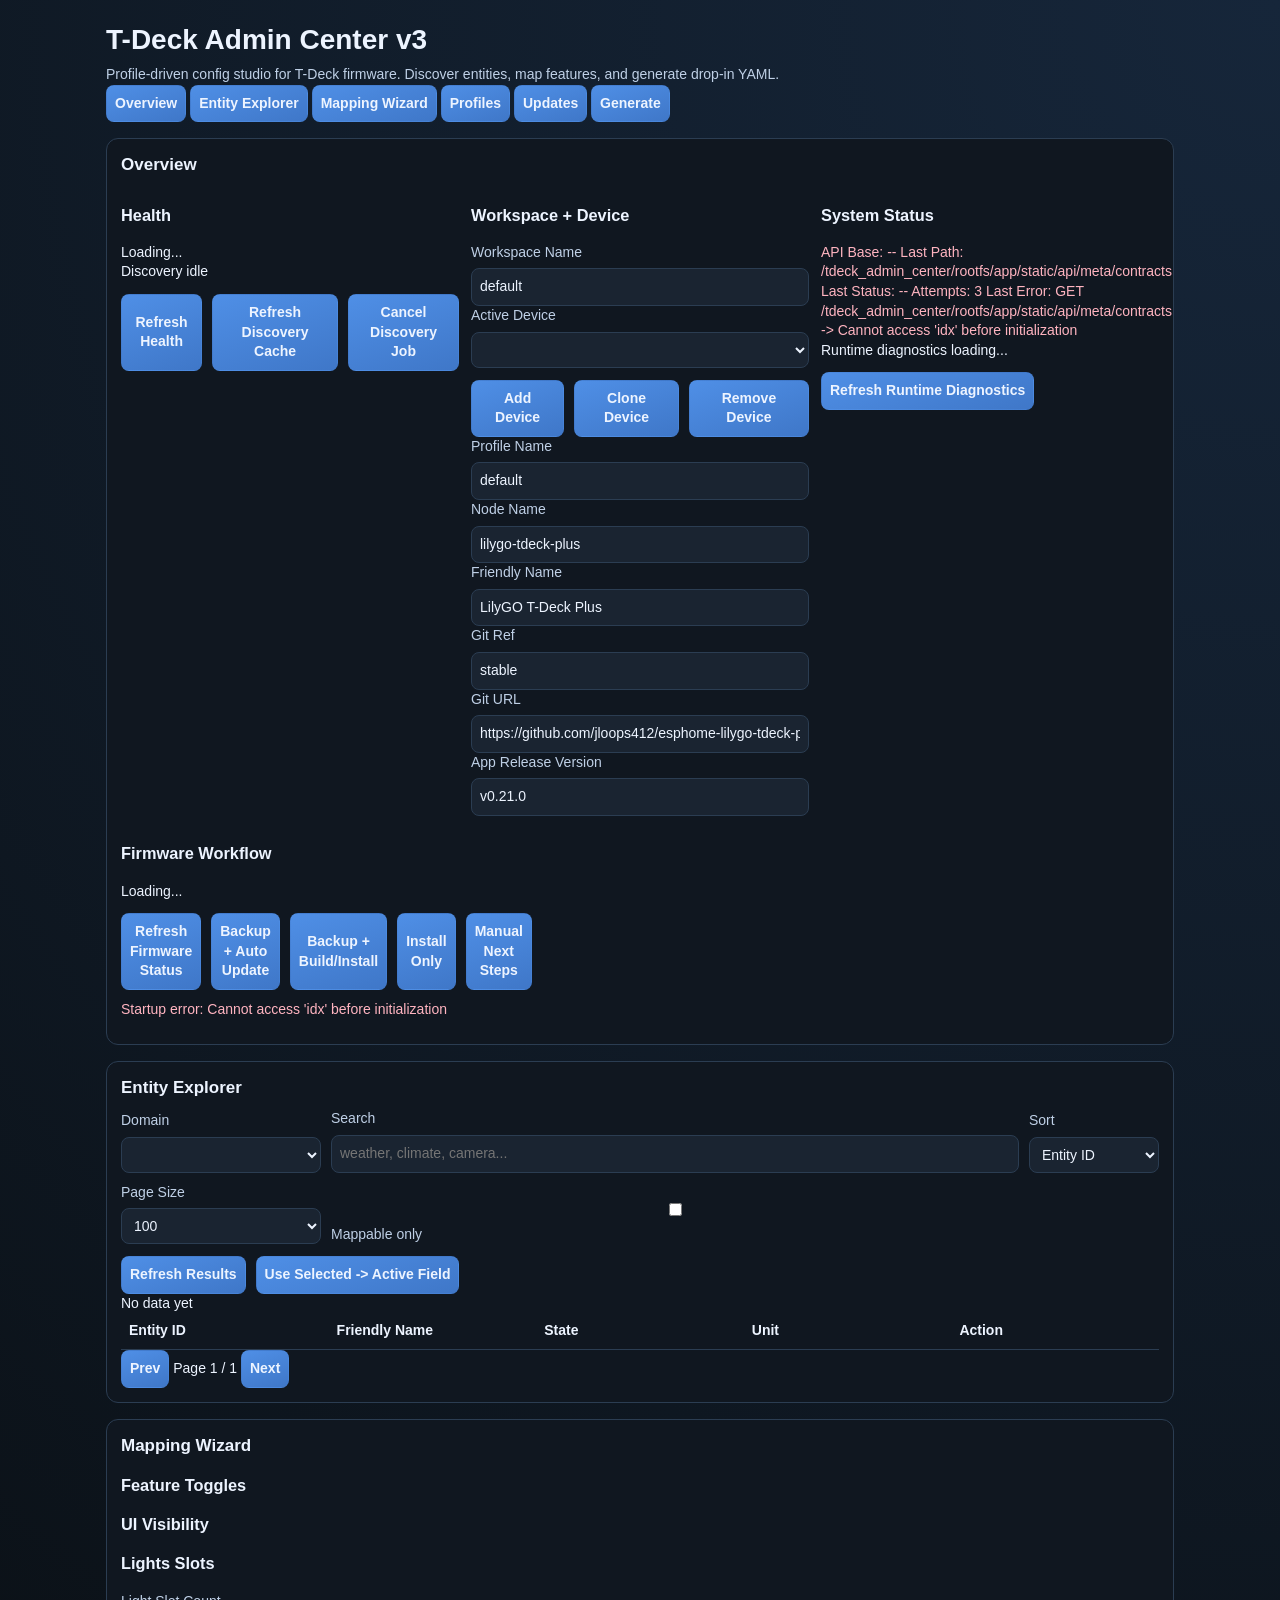
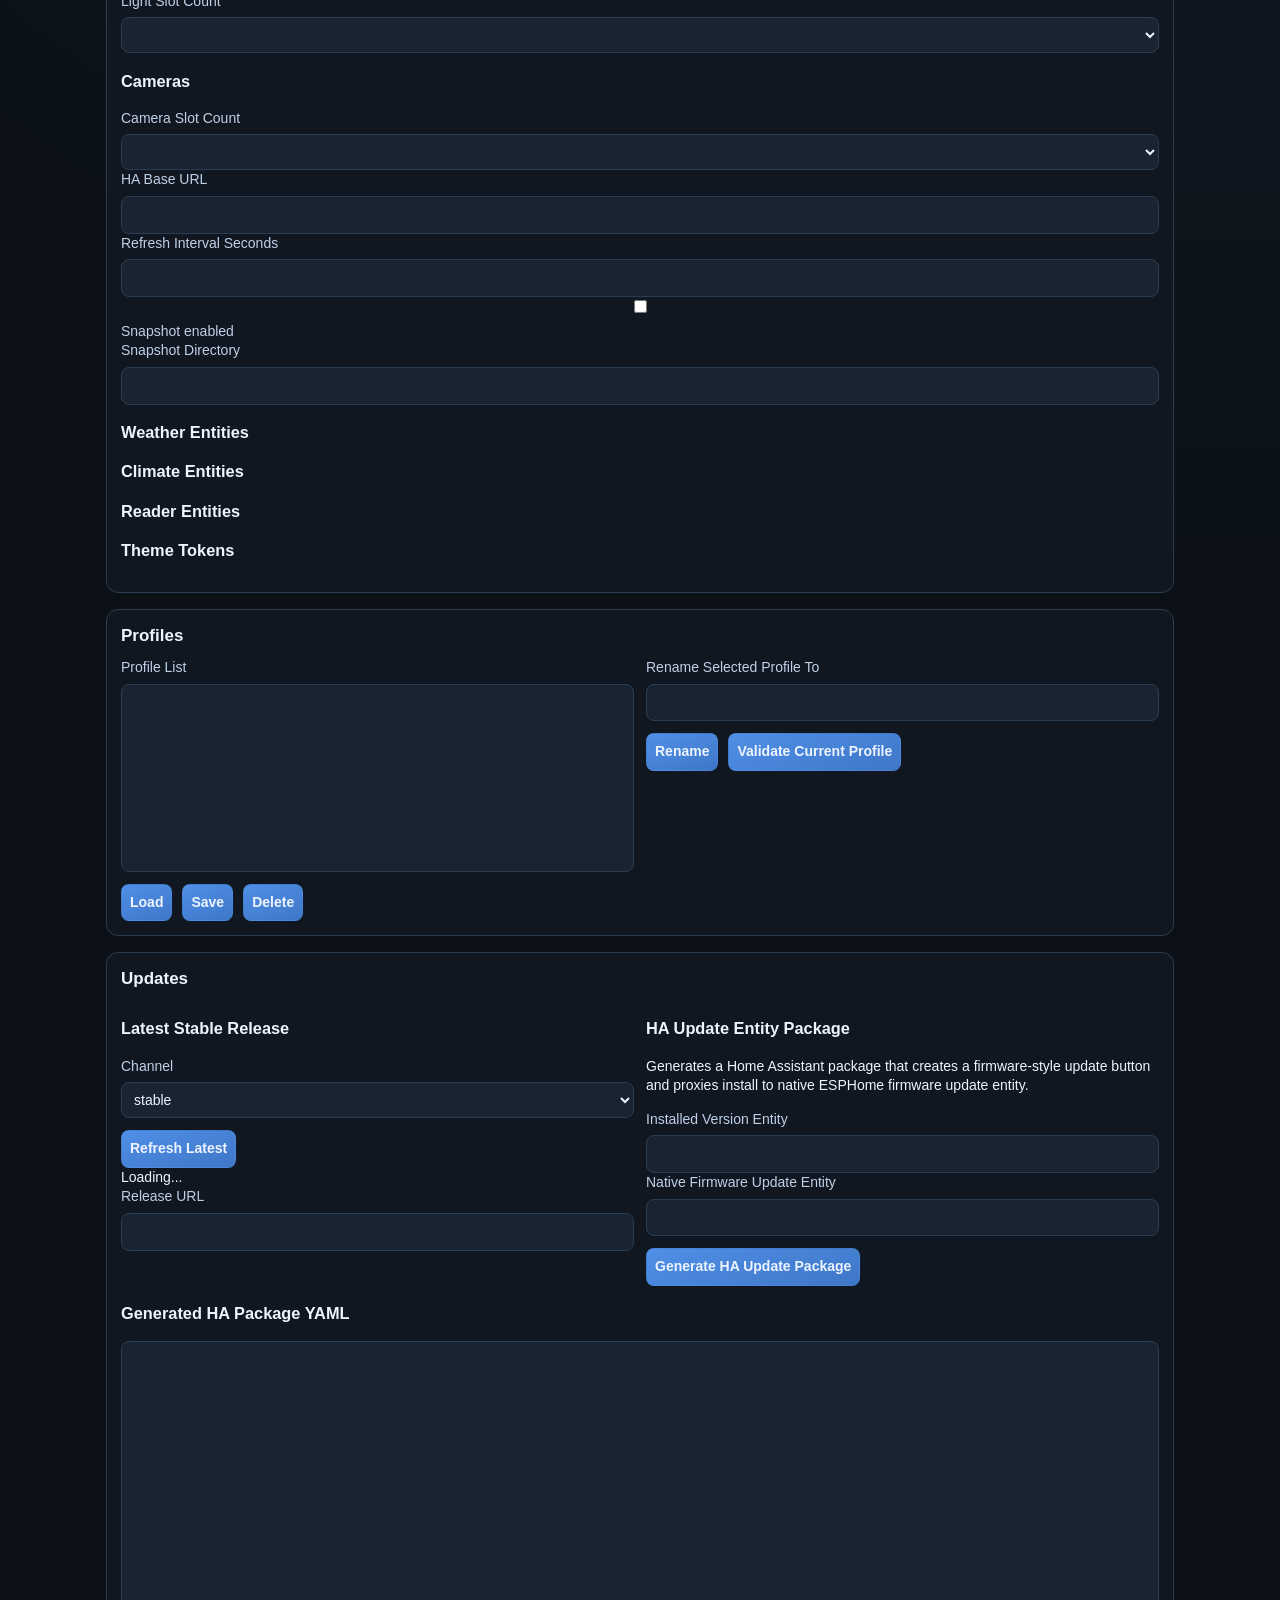
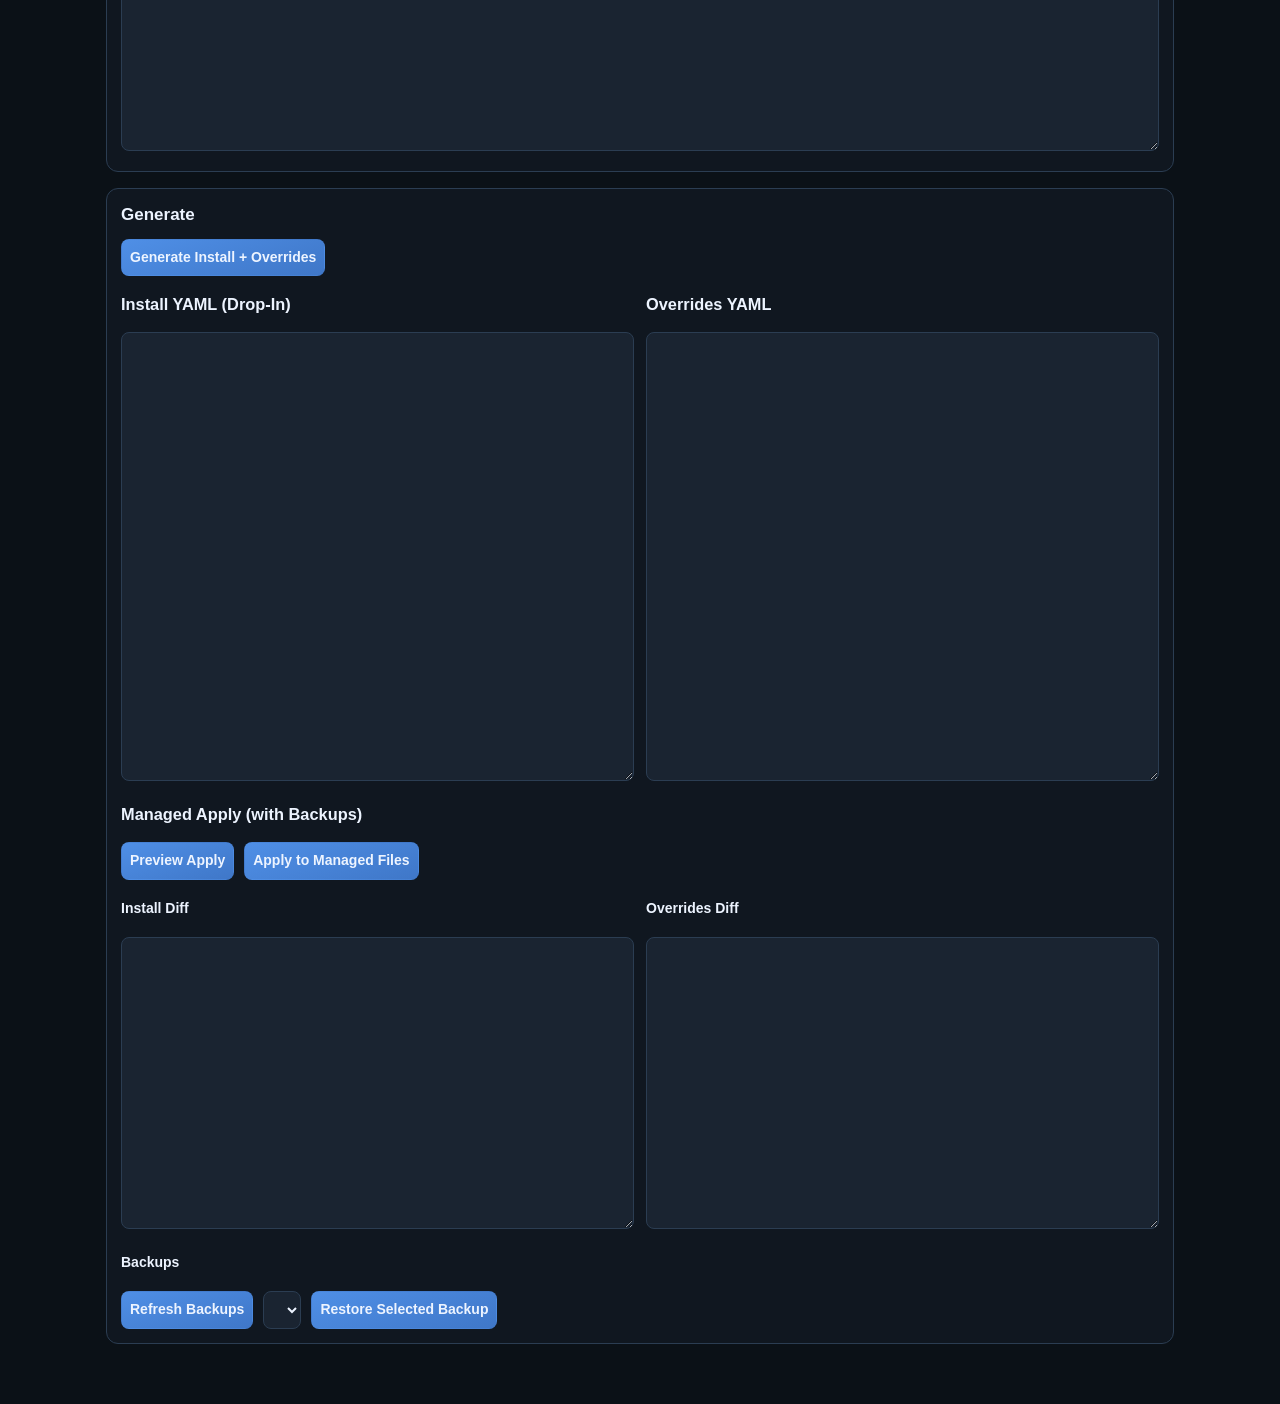
==== tdeck_admin_center/rootfs/app/static/index.html @ 1785436a "Admin Center 0.21.0: ingress 404 fix and robust firmware workflow" ====
<!doctype html>
<html lang="en">
<head>
  <meta charset="utf-8" />
  <meta name="viewport" content="width=device-width, initial-scale=1" />
  <title>T-Deck Admin Center</title>
  <link rel="stylesheet" href="./styles.css" />
</head>
<body>
  <main class="app">
    <header class="hero">
      <h1>T-Deck Admin Center v3</h1>
      <p>Profile-driven config studio for T-Deck firmware. Discover entities, map features, and generate drop-in YAML.</p>
    </header>

    <nav class="tabs">
      <button class="tab-btn active" data-tab="overview">Overview</button>
      <button class="tab-btn" data-tab="explorer">Entity Explorer</button>
      <button class="tab-btn" data-tab="mapping">Mapping Wizard</button>
      <button class="tab-btn" data-tab="profiles">Profiles</button>
      <button class="tab-btn" data-tab="updates">Updates</button>
      <button class="tab-btn" data-tab="generate">Generate</button>
    </nav>

    <section class="panel tab-panel active" id="tab-overview">
      <h2>Overview</h2>
      <div class="grid2">
        <div class="card">
          <h3>Health</h3>
          <div id="health_summary" class="mono">Loading...</div>
          <div id="discovery_status" class="mono compact">Discovery idle</div>
          <div class="actions">
            <button id="refresh_health_btn" class="btn-soft">Refresh Health</button>
            <button id="refresh_cache_btn" class="btn-soft">Refresh Discovery Cache</button>
            <button id="discovery_cancel_btn" class="btn-warn">Cancel Discovery Job</button>
          </div>
        </div>
        <div class="card">
          <h3>Workspace + Device</h3>
          <label>Workspace Name <input id="workspace_name" value="default" /></label>
          <label>Active Device
            <select id="device_select"></select>
          </label>
          <div class="actions">
            <button id="device_add_btn" class="btn-soft">Add Device</button>
            <button id="device_clone_btn" class="btn-soft">Clone Device</button>
            <button id="device_remove_btn" class="btn-warn">Remove Device</button>
          </div>
          <label>Profile Name <input id="profile_name" value="default" /></label>
          <label>Node Name <input id="device_name" value="lilygo-tdeck-plus" /></label>
          <label>Friendly Name <input id="device_friendly_name" value="LilyGO T-Deck Plus" /></label>
          <label>Git Ref <input id="git_ref" value="stable" /></label>
          <label>Git URL <input id="git_url" value="https://github.com/jloops412/esphome-lilygo-tdeck-plus.git" /></label>
          <label>App Release Version <input id="app_release_version" value="v0.21.0" /></label>
        </div>
        <div class="card">
          <h3>System Status</h3>
          <div id="transport_status" class="mono compact">API transport loading...</div>
          <div id="runtime_diag" class="mono compact">Runtime diagnostics loading...</div>
          <div class="actions">
            <button id="refresh_runtime_btn" class="btn-soft">Refresh Runtime Diagnostics</button>
          </div>
        </div>
        <div class="card">
          <h3>Firmware Workflow</h3>
          <div id="firmware_status_summary" class="mono compact">Loading...</div>
          <div id="firmware_pending_banner" class="meta-line"></div>
          <div class="actions">
            <button id="fw_status_refresh_btn" class="btn-soft">Refresh Firmware Status</button>
            <button id="fw_workflow_auto_btn">Backup + Auto Update</button>
            <button id="fw_workflow_build_btn" class="btn-soft">Backup + Build/Install</button>
            <button id="fw_workflow_install_btn" class="btn-soft">Install Only</button>
            <button id="fw_manual_steps_btn" class="btn-soft">Manual Next Steps</button>
          </div>
          <div id="firmware_update_result" class="mono compact"></div>
        </div>
      </div>
      <div id="status_line" class="status">Initializing...</div>
    </section>

    <section class="panel tab-panel" id="tab-explorer">
      <h2>Entity Explorer</h2>
      <div class="toolbar">
        <label>Domain
          <select id="domain_filter"></select>
        </label>
        <label>Search
          <input id="search_filter" placeholder="weather, climate, camera..." />
        </label>
        <label>Sort
          <select id="sort_filter">
            <option value="entity_id">Entity ID</option>
            <option value="friendly_name">Friendly Name</option>
            <option value="domain">Domain</option>
            <option value="state">State</option>
          </select>
        </label>
        <label>Page Size
          <select id="page_size_filter">
            <option>50</option>
            <option selected>100</option>
            <option>200</option>
            <option>500</option>
          </select>
        </label>
        <label class="checkbox-row">
          <input type="checkbox" id="only_mappable_filter" />
          Mappable only
        </label>
      </div>
      <div class="actions">
        <button id="explorer_refresh_btn">Refresh Results</button>
        <button id="explorer_use_selected_btn" class="btn-soft">Use Selected -> Active Field</button>
      </div>
      <div id="explorer_meta" class="meta-line">No data yet</div>
      <table>
        <thead>
          <tr>
            <th class="w-35">Entity ID</th>
            <th class="w-25">Friendly Name</th>
            <th class="w-15">State</th>
            <th class="w-10">Unit</th>
            <th class="w-15">Action</th>
          </tr>
        </thead>
        <tbody id="entities_body"></tbody>
      </table>
      <div class="pager">
        <button id="page_prev_btn" class="btn-soft">Prev</button>
        <span id="page_label">Page 1 / 1</span>
        <button id="page_next_btn" class="btn-soft">Next</button>
      </div>
    </section>

    <section class="panel tab-panel" id="tab-mapping">
      <h2>Mapping Wizard</h2>
      <div class="wizard-grid">
        <div class="card">
          <h3>Feature Toggles</h3>
          <div id="feature_toggles" class="check-grid"></div>
        </div>
        <div class="card">
          <h3>UI Visibility</h3>
          <div id="ui_toggles" class="check-grid"></div>
        </div>
      </div>

      <div class="card">
        <h3>Lights Slots</h3>
        <label>Light Slot Count
          <select id="light_slot_count"></select>
        </label>
        <div id="light_slots_container" class="slot-grid"></div>
      </div>

      <div class="card">
        <h3>Cameras</h3>
        <label>Camera Slot Count
          <select id="camera_slot_count"></select>
        </label>
        <label>HA Base URL <input id="ha_base_url" /></label>
        <label>Refresh Interval Seconds <input id="camera_refresh_interval_s" /></label>
        <label class="checkbox-row"><input type="checkbox" id="camera_snapshot_enable" /> Snapshot enabled</label>
        <label>Snapshot Directory <input id="camera_snapshot_dir" /></label>
        <div id="camera_slots_container" class="slot-grid"></div>
      </div>

      <div class="wizard-grid">
        <div class="card">
          <h3>Weather Entities</h3>
          <div id="weather_fields" class="field-grid"></div>
        </div>
        <div class="card">
          <h3>Climate Entities</h3>
          <div id="climate_fields" class="field-grid"></div>
        </div>
      </div>

      <div class="wizard-grid">
        <div class="card">
          <h3>Reader Entities</h3>
          <div id="reader_fields" class="field-grid"></div>
        </div>
        <div class="card">
          <h3>Theme Tokens</h3>
          <div id="theme_fields" class="field-grid"></div>
        </div>
      </div>
    </section>

    <section class="panel tab-panel" id="tab-profiles">
      <h2>Profiles</h2>
      <div class="grid2">
        <div class="card">
          <label>Profile List
            <select id="profile_list" size="10"></select>
          </label>
          <div class="actions">
            <button id="profile_load_btn">Load</button>
            <button id="profile_save_btn">Save</button>
            <button id="profile_delete_btn" class="btn-warn">Delete</button>
          </div>
        </div>
        <div class="card">
          <label>Rename Selected Profile To
            <input id="profile_rename_to" />
          </label>
          <div class="actions">
            <button id="profile_rename_btn" class="btn-soft">Rename</button>
            <button id="profile_validate_btn" class="btn-soft">Validate Current Profile</button>
          </div>
          <div id="validation_out" class="mono compact"></div>
        </div>
      </div>
    </section>

    <section class="panel tab-panel" id="tab-updates">
      <h2>Updates</h2>
      <div class="grid2">
        <div class="card">
          <h3>Latest Stable Release</h3>
          <label>Channel
            <select id="update_channel">
              <option value="stable" selected>stable</option>
            </select>
          </label>
          <div class="actions">
            <button id="update_refresh_btn" class="btn-soft">Refresh Latest</button>
          </div>
          <div id="update_latest_summary" class="mono compact">Loading...</div>
          <label>Release URL <input id="update_release_url" readonly /></label>
        </div>
        <div class="card">
          <h3>HA Update Entity Package</h3>
          <p class="meta-line">Generates a Home Assistant package that creates a firmware-style update button and proxies install to native ESPHome firmware update entity.</p>
          <label>Installed Version Entity <input id="ha_installed_version_entity" /></label>
          <label>Native Firmware Update Entity <input id="ha_native_firmware_entity" /></label>
          <div class="actions">
            <button id="update_generate_package_btn">Generate HA Update Package</button>
          </div>
        </div>
      </div>
      <h3>Generated HA Package YAML</h3>
      <textarea id="ha_update_package_out" rows="20" spellcheck="false"></textarea>
    </section>

    <section class="panel tab-panel" id="tab-generate">
      <h2>Generate</h2>
      <div class="actions">
        <button id="generate_btn">Generate Install + Overrides</button>
      </div>
      <div class="grid2">
        <div>
          <h3>Install YAML (Drop-In)</h3>
          <textarea id="install_out" rows="22" spellcheck="false"></textarea>
        </div>
        <div>
          <h3>Overrides YAML</h3>
          <textarea id="overrides_out" rows="22" spellcheck="false"></textarea>
        </div>
      </div>

      <h3>Managed Apply (with Backups)</h3>
      <div class="actions">
        <button id="apply_preview_btn" class="btn-soft">Preview Apply</button>
        <button id="apply_commit_btn">Apply to Managed Files</button>
      </div>
      <div class="grid2">
        <div>
          <h4>Install Diff</h4>
          <textarea id="apply_preview_install_diff" rows="14" spellcheck="false"></textarea>
        </div>
        <div>
          <h4>Overrides Diff</h4>
          <textarea id="apply_preview_overrides_diff" rows="14" spellcheck="false"></textarea>
        </div>
      </div>
      <div class="card">
        <h4>Backups</h4>
        <div class="actions">
          <button id="backups_refresh_btn" class="btn-soft">Refresh Backups</button>
          <select id="backup_select"></select>
          <button id="backup_restore_btn" class="btn-soft">Restore Selected Backup</button>
        </div>
        <div id="backups_meta" class="mono compact"></div>
      </div>
    </section>
  </main>

  <script src="./app.js"></script>
</body>
</html>
---- tdeck_admin_center/rootfs/app/static/styles.css ----
:root {
  --bg: #0b1117;
  --surface: #121a23;
  --surface-alt: #1a2431;
  --text: #edf4ff;
  --text-dim: #bfd0e6;
  --accent: #4f8fe6;
  --ok: #2f9f77;
  --warn: #d88d38;
  --border: #2b3d52;
}

* {
  box-sizing: border-box;
}

body {
  margin: 0;
  background: radial-gradient(circle at top right, #16263a 0%, var(--bg) 45%);
  color: var(--text);
  font: 14px/1.4 "Segoe UI", Tahoma, sans-serif;
}

.app {
  max-width: 1100px;
  margin: 0 auto;
  padding: 20px 16px 60px;
}

.hero h1 {
  margin: 0 0 6px;
  font-size: 28px;
}

.hero p {
  margin: 0;
  color: var(--text-dim);
}

.panel {
  margin-top: 16px;
  background: color-mix(in srgb, var(--surface) 90%, #000 10%);
  border: 1px solid var(--border);
  border-radius: 12px;
  padding: 14px;
}

.panel h2 {
  margin: 0 0 10px;
  font-size: 17px;
}

.grid2 {
  display: grid;
  grid-template-columns: repeat(auto-fit, minmax(260px, 1fr));
  gap: 10px 12px;
}

label {
  display: grid;
  gap: 6px;
  color: var(--text-dim);
}

input,
select,
textarea,
button {
  background: var(--surface-alt);
  color: var(--text);
  border: 1px solid var(--border);
  border-radius: 8px;
  padding: 8px;
  font: inherit;
}

textarea {
  width: 100%;
  resize: vertical;
  min-height: 120px;
}

button {
  cursor: pointer;
  background: linear-gradient(160deg, var(--accent), #3f77c8);
  border-color: transparent;
  font-weight: 600;
}

button:hover {
  filter: brightness(1.08);
}

.actions {
  display: flex;
  gap: 10px;
  margin-top: 12px;
}

.toolbar {
  display: grid;
  grid-template-columns: minmax(120px, 200px) 1fr auto;
  gap: 10px;
  align-items: end;
}

.status {
  margin: 10px 0;
  color: var(--text-dim);
}

table {
  width: 100%;
  border-collapse: collapse;
  table-layout: fixed;
}

th,
td {
  border-bottom: 1px solid var(--border);
  padding: 8px;
  text-align: left;
  vertical-align: top;
}

td code {
  white-space: nowrap;
  color: #bfe2ff;
}

@media (max-width: 700px) {
  .toolbar {
    grid-template-columns: 1fr;
  }
}
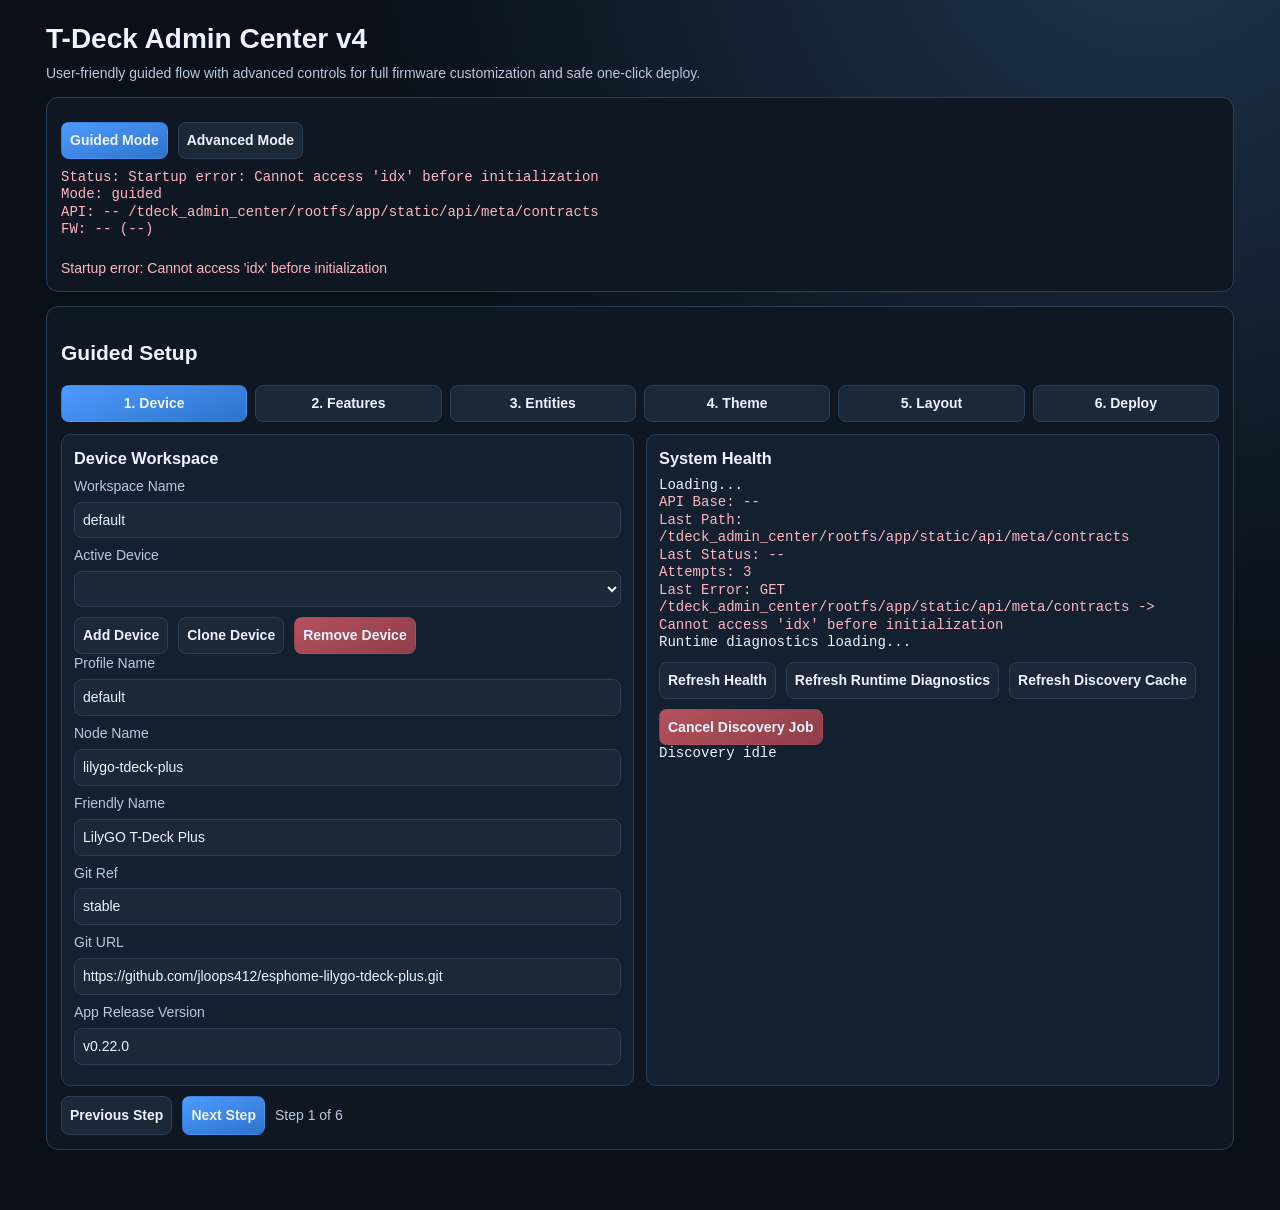
==== commit da3278d8: "Admin Center v0.22.0 guided UX, dynamic layout/theme workflows" ====
--- a/tdeck_admin_center/rootfs/app/static/index.html
+++ b/tdeck_admin_center/rootfs/app/static/index.html
@@ -9,281 +9,410 @@
 <body>
   <main class="app">
     <header class="hero">
-      <h1>T-Deck Admin Center v3</h1>
-      <p>Profile-driven config studio for T-Deck firmware. Discover entities, map features, and generate drop-in YAML.</p>
+      <h1>T-Deck Admin Center v4</h1>
+      <p>User-friendly guided flow with advanced controls for full firmware customization and safe one-click deploy.</p>
     </header>
 
-    <nav class="tabs">
-      <button class="tab-btn active" data-tab="overview">Overview</button>
-      <button class="tab-btn" data-tab="explorer">Entity Explorer</button>
-      <button class="tab-btn" data-tab="mapping">Mapping Wizard</button>
-      <button class="tab-btn" data-tab="profiles">Profiles</button>
-      <button class="tab-btn" data-tab="updates">Updates</button>
-      <button class="tab-btn" data-tab="generate">Generate</button>
-    </nav>
-
-    <section class="panel tab-panel active" id="tab-overview">
-      <h2>Overview</h2>
-      <div class="grid2">
-        <div class="card">
-          <h3>Health</h3>
-          <div id="health_summary" class="mono">Loading...</div>
-          <div id="discovery_status" class="mono compact">Discovery idle</div>
-          <div class="actions">
-            <button id="refresh_health_btn" class="btn-soft">Refresh Health</button>
-            <button id="refresh_cache_btn" class="btn-soft">Refresh Discovery Cache</button>
-            <button id="discovery_cancel_btn" class="btn-warn">Cancel Discovery Job</button>
-          </div>
-        </div>
-        <div class="card">
-          <h3>Workspace + Device</h3>
-          <label>Workspace Name <input id="workspace_name" value="default" /></label>
-          <label>Active Device
-            <select id="device_select"></select>
-          </label>
-          <div class="actions">
-            <button id="device_add_btn" class="btn-soft">Add Device</button>
-            <button id="device_clone_btn" class="btn-soft">Clone Device</button>
-            <button id="device_remove_btn" class="btn-warn">Remove Device</button>
-          </div>
-          <label>Profile Name <input id="profile_name" value="default" /></label>
-          <label>Node Name <input id="device_name" value="lilygo-tdeck-plus" /></label>
-          <label>Friendly Name <input id="device_friendly_name" value="LilyGO T-Deck Plus" /></label>
-          <label>Git Ref <input id="git_ref" value="stable" /></label>
-          <label>Git URL <input id="git_url" value="https://github.com/jloops412/esphome-lilygo-tdeck-plus.git" /></label>
-          <label>App Release Version <input id="app_release_version" value="v0.21.0" /></label>
-        </div>
-        <div class="card">
-          <h3>System Status</h3>
-          <div id="transport_status" class="mono compact">API transport loading...</div>
-          <div id="runtime_diag" class="mono compact">Runtime diagnostics loading...</div>
-          <div class="actions">
-            <button id="refresh_runtime_btn" class="btn-soft">Refresh Runtime Diagnostics</button>
-          </div>
-        </div>
-        <div class="card">
-          <h3>Firmware Workflow</h3>
-          <div id="firmware_status_summary" class="mono compact">Loading...</div>
-          <div id="firmware_pending_banner" class="meta-line"></div>
-          <div class="actions">
-            <button id="fw_status_refresh_btn" class="btn-soft">Refresh Firmware Status</button>
-            <button id="fw_workflow_auto_btn">Backup + Auto Update</button>
-            <button id="fw_workflow_build_btn" class="btn-soft">Backup + Build/Install</button>
-            <button id="fw_workflow_install_btn" class="btn-soft">Install Only</button>
-            <button id="fw_manual_steps_btn" class="btn-soft">Manual Next Steps</button>
-          </div>
-          <div id="firmware_update_result" class="mono compact"></div>
-        </div>
-      </div>
+    <section class="panel mode-switch">
+      <div class="actions">
+        <button id="mode_guided_btn">Guided Mode</button>
+        <button id="mode_advanced_btn" class="btn-soft">Advanced Mode</button>
+      </div>
+      <div id="global_status_strip" class="mono compact">Status loading...</div>
       <div id="status_line" class="status">Initializing...</div>
     </section>
 
-    <section class="panel tab-panel" id="tab-explorer">
-      <h2>Entity Explorer</h2>
-      <div class="toolbar">
-        <label>Domain
-          <select id="domain_filter"></select>
-        </label>
-        <label>Search
-          <input id="search_filter" placeholder="weather, climate, camera..." />
-        </label>
-        <label>Sort
-          <select id="sort_filter">
-            <option value="entity_id">Entity ID</option>
-            <option value="friendly_name">Friendly Name</option>
-            <option value="domain">Domain</option>
-            <option value="state">State</option>
-          </select>
-        </label>
-        <label>Page Size
-          <select id="page_size_filter">
-            <option>50</option>
-            <option selected>100</option>
-            <option>200</option>
-            <option>500</option>
-          </select>
-        </label>
-        <label class="checkbox-row">
-          <input type="checkbox" id="only_mappable_filter" />
-          Mappable only
-        </label>
-      </div>
+    <section class="panel" id="guided_shell">
+      <h2>Guided Setup</h2>
+      <div class="guided-steps">
+        <button class="guided-step-btn active" data-step="0">1. Device</button>
+        <button class="guided-step-btn" data-step="1">2. Features</button>
+        <button class="guided-step-btn" data-step="2">3. Entities</button>
+        <button class="guided-step-btn" data-step="3">4. Theme</button>
+        <button class="guided-step-btn" data-step="4">5. Layout</button>
+        <button class="guided-step-btn" data-step="5">6. Deploy</button>
+      </div>
+
+      <div class="guided-panel active" id="guided-step-0">
+        <div class="grid2">
+          <div class="card">
+            <h3>Device Workspace</h3>
+            <label>Workspace Name <input id="workspace_name" value="default" /></label>
+            <label>Active Device
+              <select id="device_select"></select>
+            </label>
+            <div class="actions">
+              <button id="device_add_btn" class="btn-soft">Add Device</button>
+              <button id="device_clone_btn" class="btn-soft">Clone Device</button>
+              <button id="device_remove_btn" class="btn-warn">Remove Device</button>
+            </div>
+            <label>Profile Name <input id="profile_name" value="default" /></label>
+            <label>Node Name <input id="device_name" value="lilygo-tdeck-plus" /></label>
+            <label>Friendly Name <input id="device_friendly_name" value="LilyGO T-Deck Plus" /></label>
+            <label>Git Ref <input id="git_ref" value="stable" /></label>
+            <label>Git URL <input id="git_url" value="https://github.com/jloops412/esphome-lilygo-tdeck-plus.git" /></label>
+            <label>App Release Version <input id="app_release_version" value="v0.22.0" /></label>
+          </div>
+          <div class="card">
+            <h3>System Health</h3>
+            <div id="health_summary" class="mono compact">Loading...</div>
+            <div id="transport_status" class="mono compact">API transport loading...</div>
+            <div id="runtime_diag" class="mono compact">Runtime diagnostics loading...</div>
+            <div class="actions">
+              <button id="refresh_health_btn" class="btn-soft">Refresh Health</button>
+              <button id="refresh_runtime_btn" class="btn-soft">Refresh Runtime Diagnostics</button>
+              <button id="refresh_cache_btn" class="btn-soft">Refresh Discovery Cache</button>
+              <button id="discovery_cancel_btn" class="btn-warn">Cancel Discovery Job</button>
+            </div>
+            <div id="discovery_status" class="mono compact">Discovery idle</div>
+          </div>
+        </div>
+      </div>
+
+      <div class="guided-panel" id="guided-step-1">
+        <div class="grid2">
+          <div class="card">
+            <h3>Feature Toggles</h3>
+            <div id="feature_toggles" class="check-grid"></div>
+          </div>
+          <div class="card">
+            <h3>Page Visibility</h3>
+            <div id="ui_toggles" class="check-grid"></div>
+          </div>
+        </div>
+      </div>
+
+      <div class="guided-panel" id="guided-step-2">
+        <div class="grid2">
+          <div class="card">
+            <h3>Dynamic Lights Collection</h3>
+            <label>Max Lights <input id="lights_max" type="number" min="1" max="64" value="24" /></label>
+            <div class="actions">
+              <button id="lights_add_btn" class="btn-soft">Add Light</button>
+            </div>
+            <table>
+              <thead>
+                <tr><th>Name</th><th>Entity</th><th>On</th><th>Actions</th></tr>
+              </thead>
+              <tbody id="lights_collection_body"></tbody>
+            </table>
+          </div>
+          <div class="card">
+            <h3>Dynamic Cameras Collection</h3>
+            <label>Max Cameras <input id="cameras_max" type="number" min="0" max="24" value="8" /></label>
+            <label>HA Base URL <input id="ha_base_url" /></label>
+            <label>Refresh Interval Seconds <input id="camera_refresh_interval_s" /></label>
+            <label class="checkbox-row"><input type="checkbox" id="camera_snapshot_enable" /> Snapshot enabled</label>
+            <label>Snapshot Directory <input id="camera_snapshot_dir" /></label>
+            <div class="actions">
+              <button id="cameras_add_btn" class="btn-soft">Add Camera</button>
+            </div>
+            <table>
+              <thead>
+                <tr><th>Name</th><th>Entity</th><th>On</th><th>Actions</th></tr>
+              </thead>
+              <tbody id="cameras_collection_body"></tbody>
+            </table>
+          </div>
+        </div>
+        <div class="grid2">
+          <div class="card">
+            <h3>Template Catalog</h3>
+            <label>Template Domain
+              <select id="template_domain_select"></select>
+            </label>
+            <label>Template
+              <select id="template_item_select"></select>
+            </label>
+            <div class="actions">
+              <button id="template_apply_btn" class="btn-soft">Apply Template to Active Device</button>
+            </div>
+            <div id="template_preview" class="mono compact">Select a template domain to start.</div>
+          </div>
+          <div class="card">
+            <h3>Mapping Guidance</h3>
+            <div class="mono compact">
+Use the Dynamic Lights/Cameras lists for slot-managed entities.
+
+Use template mappings to quickly seed Weather/Climate/Reader keys, then fine-tune in Step 4.
+
+When done, validate and deploy in Step 6.
+            </div>
+          </div>
+        </div>
+      </div>
+
+      <div class="guided-panel" id="guided-step-3">
+        <div class="grid2">
+          <div class="card">
+            <h3>Theme Studio</h3>
+            <label>Palette
+              <select id="theme_palette_select"></select>
+            </label>
+            <label>Token
+              <select id="theme_token_select">
+                <option value="theme_token_screen_bg">Screen BG</option>
+                <option value="theme_token_surface">Surface</option>
+                <option value="theme_token_surface_alt">Surface Alt</option>
+                <option value="theme_token_action">Action</option>
+                <option value="theme_token_action_soft">Action Soft</option>
+                <option value="theme_token_text_primary">Text Primary</option>
+                <option value="theme_token_text_dim">Text Dim</option>
+                <option value="theme_token_ok">Success</option>
+                <option value="theme_token_warn">Warning</option>
+              </select>
+            </label>
+            <label>Color <input id="theme_color_picker" type="color" value="#4f8fe6" /></label>
+            <div class="actions">
+              <button id="theme_preview_btn" class="btn-soft">Preview</button>
+              <button id="theme_apply_btn">Apply Theme</button>
+            </div>
+            <div id="theme_preview_meta" class="mono compact">Preview not run yet.</div>
+            <div id="theme_preview_card" class="theme-preview-card">
+              <div class="theme-preview-title">Preview</div>
+              <div class="theme-preview-body">Sample text and action color preview.</div>
+            </div>
+          </div>
+          <div class="card">
+            <h3>Mapped Entities (Weather/Climate/Reader)</h3>
+            <div id="weather_fields" class="field-grid"></div>
+            <div id="climate_fields" class="field-grid"></div>
+            <div id="reader_fields" class="field-grid"></div>
+          </div>
+        </div>
+      </div>
+
+      <div class="guided-panel" id="guided-step-4">
+        <div class="grid2">
+          <div class="card">
+            <h3>Layout Builder (Grid + Sections)</h3>
+            <label>Page
+              <select id="layout_page_select">
+                <option value="home">Home</option>
+                <option value="lights">Lights</option>
+                <option value="weather">Weather</option>
+                <option value="climate">Climate</option>
+                <option value="reader">Reader</option>
+                <option value="cameras">Cameras</option>
+                <option value="settings">Settings</option>
+                <option value="theme">Theme</option>
+              </select>
+            </label>
+            <div class="actions">
+              <button id="layout_add_section_btn" class="btn-soft">Add Section</button>
+              <button id="layout_validate_btn" class="btn-soft">Validate Layout</button>
+              <button id="layout_save_btn">Save Layout</button>
+              <button id="layout_reset_page_btn" class="btn-warn">Reset Page</button>
+            </div>
+            <table>
+              <thead>
+                <tr><th>ID</th><th>X</th><th>Y</th><th>W</th><th>H</th><th>Actions</th></tr>
+              </thead>
+              <tbody id="layout_sections_body"></tbody>
+            </table>
+            <div id="layout_validation_meta" class="mono compact"></div>
+          </div>
+          <div class="card">
+            <h3>Explorer (Quick Map)</h3>
+            <div class="toolbar">
+              <label>Domain <select id="domain_filter"></select></label>
+              <label>Search <input id="search_filter" placeholder="weather, climate, camera..." /></label>
+              <label>Sort
+                <select id="sort_filter">
+                  <option value="entity_id">Entity ID</option>
+                  <option value="friendly_name">Friendly Name</option>
+                  <option value="domain">Domain</option>
+                  <option value="state">State</option>
+                </select>
+              </label>
+              <label>Page Size
+                <select id="page_size_filter">
+                  <option>50</option>
+                  <option selected>100</option>
+                  <option>200</option>
+                  <option>500</option>
+                </select>
+              </label>
+              <label class="checkbox-row"><input type="checkbox" id="only_mappable_filter" /> Mappable only</label>
+            </div>
+            <div class="actions">
+              <button id="explorer_refresh_btn">Refresh Results</button>
+              <button id="explorer_use_selected_btn" class="btn-soft">Use Selected -> Active Field</button>
+            </div>
+            <div id="explorer_meta" class="meta-line">No data yet</div>
+            <table>
+              <thead>
+                <tr>
+                  <th class="w-35">Entity ID</th>
+                  <th class="w-25">Friendly Name</th>
+                  <th class="w-15">State</th>
+                  <th class="w-10">Unit</th>
+                  <th class="w-15">Action</th>
+                </tr>
+              </thead>
+              <tbody id="entities_body"></tbody>
+            </table>
+            <div class="pager">
+              <button id="page_prev_btn" class="btn-soft">Prev</button>
+              <span id="page_label">Page 1 / 1</span>
+              <button id="page_next_btn" class="btn-soft">Next</button>
+            </div>
+          </div>
+        </div>
+      </div>
+
+      <div class="guided-panel" id="guided-step-5">
+        <div class="grid2">
+          <div class="card">
+            <h3>Firmware Workflow</h3>
+            <div id="firmware_status_summary" class="mono compact">Loading...</div>
+            <div id="firmware_pending_banner" class="meta-line"></div>
+            <div class="actions">
+              <button id="fw_status_refresh_btn" class="btn-soft">Refresh Firmware Status</button>
+              <button id="fw_workflow_auto_btn">Backup + Auto Update</button>
+              <button id="fw_workflow_build_btn" class="btn-soft">Backup + Build/Install</button>
+              <button id="fw_workflow_install_btn" class="btn-soft">Install Only</button>
+              <button id="fw_manual_steps_btn" class="btn-soft">Manual Next Steps</button>
+            </div>
+            <div id="firmware_update_result" class="mono compact"></div>
+          </div>
+          <div class="card">
+            <h3>One-Click Safe Deploy</h3>
+            <div class="actions">
+              <button id="profile_validate_btn" class="btn-soft">Validate Workspace</button>
+              <button id="apply_preview_btn" class="btn-soft">Preview Apply</button>
+              <button id="apply_commit_btn">Apply to Managed Files</button>
+              <button id="guided_deploy_btn">Validate + Apply + Auto Deploy</button>
+            </div>
+            <textarea id="validation_out" rows="12" spellcheck="false"></textarea>
+            <textarea id="apply_preview_install_diff" rows="10" spellcheck="false"></textarea>
+            <textarea id="apply_preview_overrides_diff" rows="10" spellcheck="false"></textarea>
+            <textarea id="apply_preview_generated_diff" rows="10" spellcheck="false"></textarea>
+            <div class="actions">
+              <button id="backups_refresh_btn" class="btn-soft">Refresh Backups</button>
+              <select id="backup_select"></select>
+              <button id="backup_restore_btn" class="btn-soft">Restore Selected Backup</button>
+            </div>
+            <div id="backups_meta" class="mono compact"></div>
+          </div>
+        </div>
+      </div>
+
       <div class="actions">
-        <button id="explorer_refresh_btn">Refresh Results</button>
-        <button id="explorer_use_selected_btn" class="btn-soft">Use Selected -> Active Field</button>
-      </div>
-      <div id="explorer_meta" class="meta-line">No data yet</div>
-      <table>
-        <thead>
-          <tr>
-            <th class="w-35">Entity ID</th>
-            <th class="w-25">Friendly Name</th>
-            <th class="w-15">State</th>
-            <th class="w-10">Unit</th>
-            <th class="w-15">Action</th>
-          </tr>
-        </thead>
-        <tbody id="entities_body"></tbody>
-      </table>
-      <div class="pager">
-        <button id="page_prev_btn" class="btn-soft">Prev</button>
-        <span id="page_label">Page 1 / 1</span>
-        <button id="page_next_btn" class="btn-soft">Next</button>
+        <button id="guided_prev_btn" class="btn-soft">Previous Step</button>
+        <button id="guided_next_btn">Next Step</button>
+        <span id="guided_step_indicator" class="meta-line">Step 1 of 6</span>
       </div>
     </section>
 
-    <section class="panel tab-panel" id="tab-mapping">
-      <h2>Mapping Wizard</h2>
-      <div class="wizard-grid">
-        <div class="card">
-          <h3>Feature Toggles</h3>
-          <div id="feature_toggles" class="check-grid"></div>
-        </div>
-        <div class="card">
-          <h3>UI Visibility</h3>
-          <div id="ui_toggles" class="check-grid"></div>
-        </div>
-      </div>
-
-      <div class="card">
-        <h3>Lights Slots</h3>
-        <label>Light Slot Count
-          <select id="light_slot_count"></select>
-        </label>
-        <div id="light_slots_container" class="slot-grid"></div>
-      </div>
-
-      <div class="card">
-        <h3>Cameras</h3>
-        <label>Camera Slot Count
-          <select id="camera_slot_count"></select>
-        </label>
-        <label>HA Base URL <input id="ha_base_url" /></label>
-        <label>Refresh Interval Seconds <input id="camera_refresh_interval_s" /></label>
-        <label class="checkbox-row"><input type="checkbox" id="camera_snapshot_enable" /> Snapshot enabled</label>
-        <label>Snapshot Directory <input id="camera_snapshot_dir" /></label>
-        <div id="camera_slots_container" class="slot-grid"></div>
-      </div>
-
-      <div class="wizard-grid">
-        <div class="card">
-          <h3>Weather Entities</h3>
-          <div id="weather_fields" class="field-grid"></div>
-        </div>
-        <div class="card">
-          <h3>Climate Entities</h3>
-          <div id="climate_fields" class="field-grid"></div>
-        </div>
-      </div>
-
-      <div class="wizard-grid">
-        <div class="card">
-          <h3>Reader Entities</h3>
-          <div id="reader_fields" class="field-grid"></div>
-        </div>
-        <div class="card">
-          <h3>Theme Tokens</h3>
-          <div id="theme_fields" class="field-grid"></div>
-        </div>
-      </div>
-    </section>
-
-    <section class="panel tab-panel" id="tab-profiles">
-      <h2>Profiles</h2>
-      <div class="grid2">
-        <div class="card">
-          <label>Profile List
-            <select id="profile_list" size="10"></select>
-          </label>
-          <div class="actions">
-            <button id="profile_load_btn">Load</button>
-            <button id="profile_save_btn">Save</button>
-            <button id="profile_delete_btn" class="btn-warn">Delete</button>
-          </div>
-        </div>
-        <div class="card">
-          <label>Rename Selected Profile To
-            <input id="profile_rename_to" />
-          </label>
-          <div class="actions">
-            <button id="profile_rename_btn" class="btn-soft">Rename</button>
-            <button id="profile_validate_btn" class="btn-soft">Validate Current Profile</button>
-          </div>
-          <div id="validation_out" class="mono compact"></div>
-        </div>
-      </div>
-    </section>
-
-    <section class="panel tab-panel" id="tab-updates">
-      <h2>Updates</h2>
-      <div class="grid2">
-        <div class="card">
-          <h3>Latest Stable Release</h3>
-          <label>Channel
-            <select id="update_channel">
-              <option value="stable" selected>stable</option>
-            </select>
-          </label>
-          <div class="actions">
-            <button id="update_refresh_btn" class="btn-soft">Refresh Latest</button>
-          </div>
-          <div id="update_latest_summary" class="mono compact">Loading...</div>
-          <label>Release URL <input id="update_release_url" readonly /></label>
-        </div>
-        <div class="card">
-          <h3>HA Update Entity Package</h3>
-          <p class="meta-line">Generates a Home Assistant package that creates a firmware-style update button and proxies install to native ESPHome firmware update entity.</p>
-          <label>Installed Version Entity <input id="ha_installed_version_entity" /></label>
-          <label>Native Firmware Update Entity <input id="ha_native_firmware_entity" /></label>
-          <div class="actions">
-            <button id="update_generate_package_btn">Generate HA Update Package</button>
-          </div>
-        </div>
-      </div>
-      <h3>Generated HA Package YAML</h3>
-      <textarea id="ha_update_package_out" rows="20" spellcheck="false"></textarea>
-    </section>
-
-    <section class="panel tab-panel" id="tab-generate">
-      <h2>Generate</h2>
-      <div class="actions">
-        <button id="generate_btn">Generate Install + Overrides</button>
-      </div>
-      <div class="grid2">
-        <div>
-          <h3>Install YAML (Drop-In)</h3>
-          <textarea id="install_out" rows="22" spellcheck="false"></textarea>
-        </div>
-        <div>
-          <h3>Overrides YAML</h3>
-          <textarea id="overrides_out" rows="22" spellcheck="false"></textarea>
-        </div>
-      </div>
-
-      <h3>Managed Apply (with Backups)</h3>
-      <div class="actions">
-        <button id="apply_preview_btn" class="btn-soft">Preview Apply</button>
-        <button id="apply_commit_btn">Apply to Managed Files</button>
-      </div>
-      <div class="grid2">
-        <div>
-          <h4>Install Diff</h4>
-          <textarea id="apply_preview_install_diff" rows="14" spellcheck="false"></textarea>
-        </div>
-        <div>
-          <h4>Overrides Diff</h4>
-          <textarea id="apply_preview_overrides_diff" rows="14" spellcheck="false"></textarea>
-        </div>
-      </div>
-      <div class="card">
-        <h4>Backups</h4>
+    <section id="advanced_shell" class="hidden">
+      <nav class="tabs">
+        <button class="tab-btn active" data-tab="overview">Overview</button>
+        <button class="tab-btn" data-tab="explorer">Entity Explorer</button>
+        <button class="tab-btn" data-tab="mapping">Mapping Wizard</button>
+        <button class="tab-btn" data-tab="profiles">Profiles</button>
+        <button class="tab-btn" data-tab="updates">Updates</button>
+        <button class="tab-btn" data-tab="generate">Generate</button>
+      </nav>
+
+      <section class="panel tab-panel active" id="tab-overview">
+        <h2>Overview (Advanced)</h2>
+        <p class="meta-line">Advanced mode exposes all raw controls and generated artifacts.</p>
+      </section>
+
+      <section class="panel tab-panel" id="tab-explorer">
+        <h2>Entity Explorer</h2>
+        <p class="meta-line">Use Guided mode for faster setup. Explorer remains shared across modes.</p>
+      </section>
+
+      <section class="panel tab-panel" id="tab-mapping">
+        <h2>Mapping Wizard (Advanced)</h2>
+        <div class="grid2">
+          <div class="card">
+            <h3>Legacy Theme Tokens</h3>
+            <div id="theme_fields" class="field-grid"></div>
+          </div>
+          <div class="card">
+            <h3>Collection Summary</h3>
+            <div id="advanced_collection_summary" class="mono compact"></div>
+          </div>
+        </div>
+      </section>
+
+      <section class="panel tab-panel" id="tab-profiles">
+        <h2>Profiles</h2>
+        <div class="grid2">
+          <div class="card">
+            <label>Profile List
+              <select id="profile_list" size="10"></select>
+            </label>
+            <div class="actions">
+              <button id="profile_load_btn">Load</button>
+              <button id="profile_save_btn">Save</button>
+              <button id="profile_delete_btn" class="btn-warn">Delete</button>
+            </div>
+          </div>
+          <div class="card">
+            <label>Rename Selected Profile To
+              <input id="profile_rename_to" />
+            </label>
+            <div class="actions">
+              <button id="profile_rename_btn" class="btn-soft">Rename</button>
+            </div>
+          </div>
+        </div>
+      </section>
+
+      <section class="panel tab-panel" id="tab-updates">
+        <h2>Updates</h2>
+        <div class="grid2">
+          <div class="card">
+            <h3>Latest Stable Release</h3>
+            <label>Channel
+              <select id="update_channel">
+                <option value="stable" selected>stable</option>
+              </select>
+            </label>
+            <div class="actions">
+              <button id="update_refresh_btn" class="btn-soft">Refresh Latest</button>
+            </div>
+            <div id="update_latest_summary" class="mono compact">Loading...</div>
+            <label>Release URL <input id="update_release_url" readonly /></label>
+          </div>
+          <div class="card">
+            <h3>HA Update Entity Package</h3>
+            <label>Installed Version Entity <input id="ha_installed_version_entity" /></label>
+            <label>Native Firmware Update Entity <input id="ha_native_firmware_entity" /></label>
+            <div class="actions">
+              <button id="update_generate_package_btn">Generate HA Update Package</button>
+            </div>
+            <textarea id="ha_update_package_out" rows="14" spellcheck="false"></textarea>
+          </div>
+        </div>
+      </section>
+
+      <section class="panel tab-panel" id="tab-generate">
+        <h2>Generate</h2>
         <div class="actions">
-          <button id="backups_refresh_btn" class="btn-soft">Refresh Backups</button>
-          <select id="backup_select"></select>
-          <button id="backup_restore_btn" class="btn-soft">Restore Selected Backup</button>
-        </div>
-        <div id="backups_meta" class="mono compact"></div>
-      </div>
+          <button id="generate_btn">Generate Install + Overrides</button>
+        </div>
+        <div class="grid2">
+          <div>
+            <h3>Install YAML (Drop-In)</h3>
+            <textarea id="install_out" rows="22" spellcheck="false"></textarea>
+          </div>
+          <div>
+            <h3>Overrides YAML</h3>
+            <textarea id="overrides_out" rows="22" spellcheck="false"></textarea>
+          </div>
+        </div>
+        <h3>Generated Include Files</h3>
+        <div class="grid2">
+          <div><textarea id="generated_entities_out" rows="12" spellcheck="false"></textarea></div>
+          <div><textarea id="generated_theme_out" rows="12" spellcheck="false"></textarea></div>
+          <div><textarea id="generated_layout_out" rows="12" spellcheck="false"></textarea></div>
+        </div>
+      </section>
     </section>
   </main>
 
--- a/tdeck_admin_center/rootfs/app/static/styles.css
+++ b/tdeck_admin_center/rootfs/app/static/styles.css
@@ -1,13 +1,16 @@
 :root {
-  --bg: #0b1117;
-  --surface: #121a23;
-  --surface-alt: #1a2431;
+  --bg: #091018;
+  --surface: #101a25;
+  --surface-alt: #1a2838;
+  --surface-soft: #132030;
   --text: #edf4ff;
-  --text-dim: #bfd0e6;
-  --accent: #4f8fe6;
+  --text-dim: #b7c9df;
+  --accent: #4d9bff;
+  --accent-2: #2d73cb;
   --ok: #2f9f77;
   --warn: #d88d38;
-  --border: #2b3d52;
+  --danger: #b4515d;
+  --border: #2b3f57;
 }
 
 * {
@@ -16,13 +19,13 @@
 
 body {
   margin: 0;
-  background: radial-gradient(circle at top right, #16263a 0%, var(--bg) 45%);
+  background: radial-gradient(circle at 90% -10%, #1f3550 0%, var(--bg) 45%);
   color: var(--text);
-  font: 14px/1.4 "Segoe UI", Tahoma, sans-serif;
+  font: 14px/1.35 "Segoe UI", Tahoma, sans-serif;
 }
 
 .app {
-  max-width: 1100px;
+  max-width: 1220px;
   margin: 0 auto;
   padding: 20px 16px 60px;
 }
@@ -37,29 +40,103 @@
   color: var(--text-dim);
 }
 
+.tabs {
+  margin-top: 14px;
+  display: flex;
+  flex-wrap: wrap;
+  gap: 8px;
+}
+
+.tab-btn {
+  background: var(--surface-soft);
+  color: var(--text);
+  border: 1px solid var(--border);
+}
+
+.tab-btn.active {
+  background: linear-gradient(150deg, var(--accent), var(--accent-2));
+  border-color: transparent;
+}
+
+.tab-panel {
+  display: none;
+}
+
+.tab-panel.active {
+  display: block;
+}
+
+.hidden {
+  display: none !important;
+}
+
 .panel {
-  margin-top: 16px;
-  background: color-mix(in srgb, var(--surface) 90%, #000 10%);
+  margin-top: 14px;
+  background: color-mix(in srgb, var(--surface) 92%, #000 8%);
   border: 1px solid var(--border);
   border-radius: 12px;
   padding: 14px;
 }
 
-.panel h2 {
-  margin: 0 0 10px;
-  font-size: 17px;
+.mode-switch {
+  display: grid;
+  gap: 10px;
+}
+
+.guided-steps {
+  display: grid;
+  grid-template-columns: repeat(auto-fit, minmax(140px, 1fr));
+  gap: 8px;
+  margin-bottom: 12px;
+}
+
+.guided-step-btn {
+  background: var(--surface-alt);
+  border-color: var(--border);
+}
+
+.guided-step-btn.active {
+  background: linear-gradient(160deg, var(--accent), var(--accent-2));
+  border-color: transparent;
+}
+
+.guided-panel {
+  display: none;
+}
+
+.guided-panel.active {
+  display: block;
+}
+
+.card {
+  background: var(--surface-soft);
+  border: 1px solid var(--border);
+  border-radius: 10px;
+  padding: 12px;
+}
+
+.card h3 {
+  margin: 0 0 8px;
 }
 
 .grid2 {
   display: grid;
-  grid-template-columns: repeat(auto-fit, minmax(260px, 1fr));
-  gap: 10px 12px;
+  grid-template-columns: repeat(auto-fit, minmax(320px, 1fr));
+  gap: 12px;
+}
+
+.wizard-grid {
+  margin-top: 12px;
+  display: grid;
+  grid-template-columns: repeat(auto-fit, minmax(460px, 1fr));
+  gap: 12px;
 }
 
 label {
   display: grid;
   gap: 6px;
   color: var(--text-dim);
+  margin-bottom: 8px;
 }
 
 input,
@@ -74,37 +151,46 @@
   font: inherit;
 }
 
-textarea {
-  width: 100%;
-  resize: vertical;
-  min-height: 120px;
-}
-
 button {
   cursor: pointer;
-  background: linear-gradient(160deg, var(--accent), #3f77c8);
+  background: linear-gradient(160deg, var(--accent), var(--accent-2));
   border-color: transparent;
   font-weight: 600;
 }
 
+.btn-soft {
+  background: var(--surface-alt);
+  border-color: var(--border);
+}
+
+.btn-warn {
+  background: linear-gradient(150deg, var(--danger), #8e3e49);
+}
+
 button:hover {
   filter: brightness(1.08);
 }
 
 .actions {
-  display: flex;
-  gap: 10px;
-  margin-top: 12px;
+  margin-top: 10px;
+  display: flex;
+  gap: 10px;
+  flex-wrap: wrap;
 }
 
 .toolbar {
   display: grid;
-  grid-template-columns: minmax(120px, 200px) 1fr auto;
+  grid-template-columns: repeat(auto-fit, minmax(180px, 1fr));
   gap: 10px;
   align-items: end;
 }
 
 .status {
+  margin-top: 10px;
+  color: var(--text-dim);
+}
+
+.meta-line {
   margin: 10px 0;
   color: var(--text-dim);
 }
@@ -123,13 +209,76 @@
   vertical-align: top;
 }
 
+.w-35 { width: 35%; }
+.w-25 { width: 25%; }
+.w-15 { width: 15%; }
+.w-10 { width: 10%; }
+
 td code {
   white-space: nowrap;
   color: #bfe2ff;
 }
 
-@media (max-width: 700px) {
-  .toolbar {
-    grid-template-columns: 1fr;
-  }
-}
+td input {
+  width: 100%;
+}
+
+.pager {
+  margin-top: 10px;
+  display: flex;
+  gap: 10px;
+  align-items: center;
+}
+
+.check-grid {
+  display: grid;
+  grid-template-columns: repeat(auto-fit, minmax(180px, 1fr));
+  gap: 8px;
+}
+
+.checkbox-row {
+  display: flex;
+  align-items: center;
+  gap: 8px;
+}
+
+.slot-grid {
+  margin-top: 8px;
+  display: grid;
+  grid-template-columns: repeat(auto-fit, minmax(260px, 1fr));
+  gap: 10px;
+}
+
+.field-grid {
+  display: grid;
+  grid-template-columns: 1fr;
+  gap: 8px;
+}
+
+textarea {
+  width: 100%;
+  resize: vertical;
+  min-height: 160px;
+}
+
+.mono {
+  font-family: Consolas, "Courier New", monospace;
+}
+
+.compact {
+  white-space: pre-wrap;
+  line-height: 1.25;
+}
+
+.theme-preview-card {
+  margin-top: 10px;
+  padding: 12px;
+  border-radius: 10px;
+  border: 1px solid var(--border);
+  background: linear-gradient(150deg, #111a24, #1c2a3b);
+}
+
+.theme-preview-title {
+  font-weight: 700;
+  margin-bottom: 6px;
+}
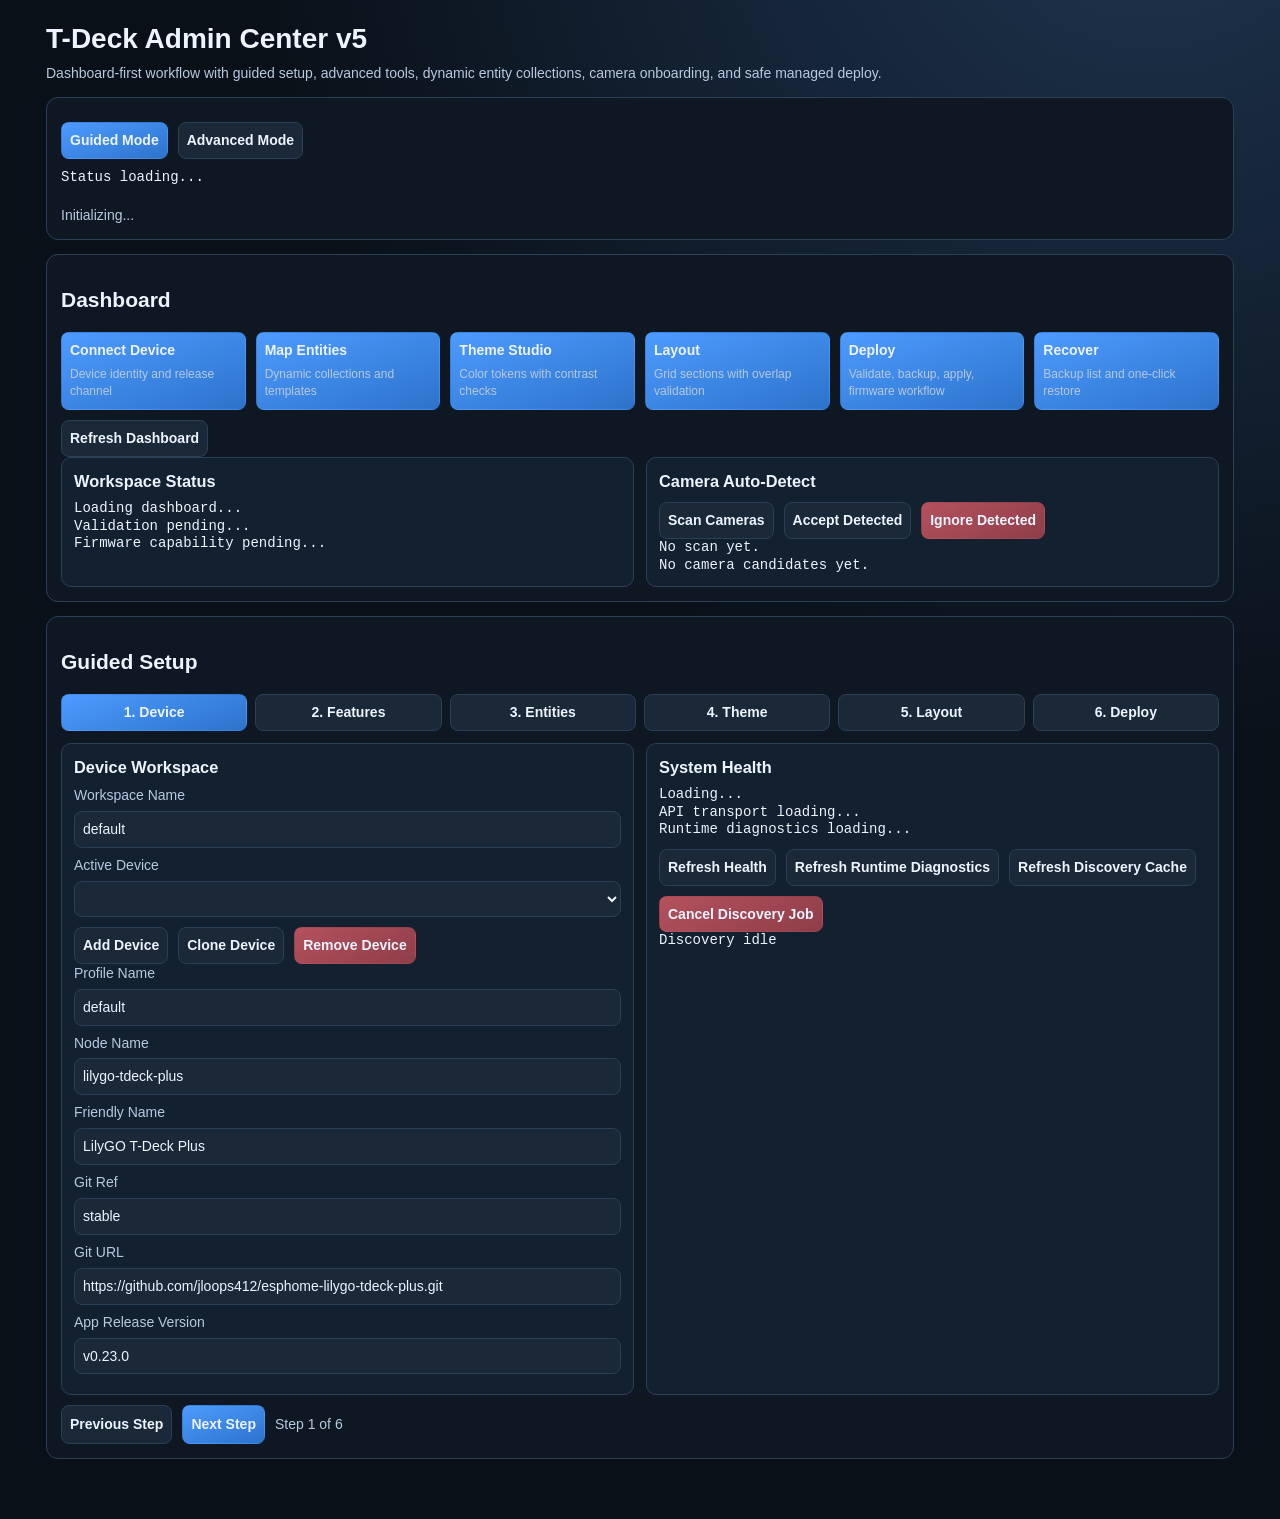
==== commit 81ddb35a: "Release v0.23.0: dashboard-first Admin Center + schema 4 managed deploy contracts" ====
--- a/tdeck_admin_center/rootfs/app/static/index.html
+++ b/tdeck_admin_center/rootfs/app/static/index.html
@@ -9,8 +9,8 @@
 <body>
   <main class="app">
     <header class="hero">
-      <h1>T-Deck Admin Center v4</h1>
-      <p>User-friendly guided flow with advanced controls for full firmware customization and safe one-click deploy.</p>
+      <h1>T-Deck Admin Center v5</h1>
+      <p>Dashboard-first workflow with guided setup, advanced tools, dynamic entity collections, camera onboarding, and safe managed deploy.</p>
     </header>
 
     <section class="panel mode-switch">
@@ -20,6 +20,57 @@
       </div>
       <div id="global_status_strip" class="mono compact">Status loading...</div>
       <div id="status_line" class="status">Initializing...</div>
+    </section>
+
+    <section class="panel" id="dashboard_shell">
+      <h2>Dashboard</h2>
+      <div class="dashboard-grid">
+        <button class="dash-card" data-dashboard-action="connect_device">
+          <span class="dash-title">Connect Device</span>
+          <span class="dash-sub">Device identity and release channel</span>
+        </button>
+        <button class="dash-card" data-dashboard-action="map_entities">
+          <span class="dash-title">Map Entities</span>
+          <span class="dash-sub">Dynamic collections and templates</span>
+        </button>
+        <button class="dash-card" data-dashboard-action="theme">
+          <span class="dash-title">Theme Studio</span>
+          <span class="dash-sub">Color tokens with contrast checks</span>
+        </button>
+        <button class="dash-card" data-dashboard-action="layout">
+          <span class="dash-title">Layout</span>
+          <span class="dash-sub">Grid sections with overlap validation</span>
+        </button>
+        <button class="dash-card" data-dashboard-action="deploy">
+          <span class="dash-title">Deploy</span>
+          <span class="dash-sub">Validate, backup, apply, firmware workflow</span>
+        </button>
+        <button class="dash-card" data-dashboard-action="recover">
+          <span class="dash-title">Recover</span>
+          <span class="dash-sub">Backup list and one-click restore</span>
+        </button>
+      </div>
+      <div class="actions">
+        <button id="dashboard_refresh_btn" class="btn-soft">Refresh Dashboard</button>
+      </div>
+      <div class="grid2">
+        <div class="card">
+          <h3>Workspace Status</h3>
+          <div id="dashboard_summary" class="mono compact">Loading dashboard...</div>
+          <div id="dashboard_validation" class="mono compact">Validation pending...</div>
+          <div id="dashboard_fw" class="mono compact">Firmware capability pending...</div>
+        </div>
+        <div class="card">
+          <h3>Camera Auto-Detect</h3>
+          <div class="actions">
+            <button id="camera_autodetect_scan_btn" class="btn-soft">Scan Cameras</button>
+            <button id="camera_autodetect_accept_btn" class="btn-soft">Accept Detected</button>
+            <button id="camera_autodetect_ignore_btn" class="btn-warn">Ignore Detected</button>
+          </div>
+          <div id="camera_autodetect_meta" class="mono compact">No scan yet.</div>
+          <div id="camera_autodetect_list" class="mono compact">No camera candidates yet.</div>
+        </div>
+      </div>
     </section>
 
     <section class="panel" id="guided_shell">
@@ -51,7 +102,7 @@
             <label>Friendly Name <input id="device_friendly_name" value="LilyGO T-Deck Plus" /></label>
             <label>Git Ref <input id="git_ref" value="stable" /></label>
             <label>Git URL <input id="git_url" value="https://github.com/jloops412/esphome-lilygo-tdeck-plus.git" /></label>
-            <label>App Release Version <input id="app_release_version" value="v0.22.0" /></label>
+            <label>App Release Version <input id="app_release_version" value="v0.23.0" /></label>
           </div>
           <div class="card">
             <h3>System Health</h3>
@@ -113,6 +164,39 @@
               </thead>
               <tbody id="cameras_collection_body"></tbody>
             </table>
+          </div>
+        </div>
+        <div class="grid2">
+          <div class="card">
+            <h3>Additional Collections (Weather, Climate, Reader, System)</h3>
+            <label>Collection
+              <select id="additional_collection_select">
+                <option value="weather_metrics">Weather Metrics</option>
+                <option value="climate_controls">Climate Controls</option>
+                <option value="reader_feeds">Reader Feeds</option>
+                <option value="system_entities">System Entities</option>
+              </select>
+            </label>
+            <label>Collection Max <input id="additional_collection_max" type="number" min="0" max="64" value="32" /></label>
+            <div class="actions">
+              <button id="additional_collection_add_btn" class="btn-soft">Add Row</button>
+            </div>
+            <div id="additional_collection_meta" class="meta-line">No collection selected.</div>
+            <table>
+              <thead>
+                <tr><th>Name</th><th>Entity</th><th>Role</th><th>On</th><th>Actions</th></tr>
+              </thead>
+              <tbody id="additional_collection_body"></tbody>
+            </table>
+          </div>
+          <div class="card">
+            <h3>Collection Health</h3>
+            <div id="collections_summary" class="mono compact">Collection summary loading...</div>
+            <div class="mono compact">
+Use the <code>Role</code> field for substitution keys (for example <code>entity_wx_temp_sensor</code>,
+<code>entity_sensi_climate</code>, <code>entity_feed_bbc</code>, <code>entity_ha_unit_system</code>).
+Enabled rows with matching roles are applied into generated substitutions automatically.
+            </div>
           </div>
         </div>
         <div class="grid2">
--- a/tdeck_admin_center/rootfs/app/static/styles.css
+++ b/tdeck_admin_center/rootfs/app/static/styles.css
@@ -125,6 +125,30 @@
   gap: 12px;
 }
 
+.dashboard-grid {
+  display: grid;
+  grid-template-columns: repeat(auto-fit, minmax(180px, 1fr));
+  gap: 10px;
+  margin-bottom: 10px;
+}
+
+.dash-card {
+  text-align: left;
+  display: grid;
+  gap: 4px;
+  min-height: 78px;
+}
+
+.dash-title {
+  font-weight: 700;
+}
+
+.dash-sub {
+  color: var(--text-dim);
+  font-weight: 500;
+  font-size: 12px;
+}
+
 .wizard-grid {
   margin-top: 12px;
   display: grid;
@@ -215,7 +239,8 @@
 .w-10 { width: 10%; }
 
 td code {
-  white-space: nowrap;
+  white-space: normal;
+  word-break: break-all;
   color: #bfe2ff;
 }
 
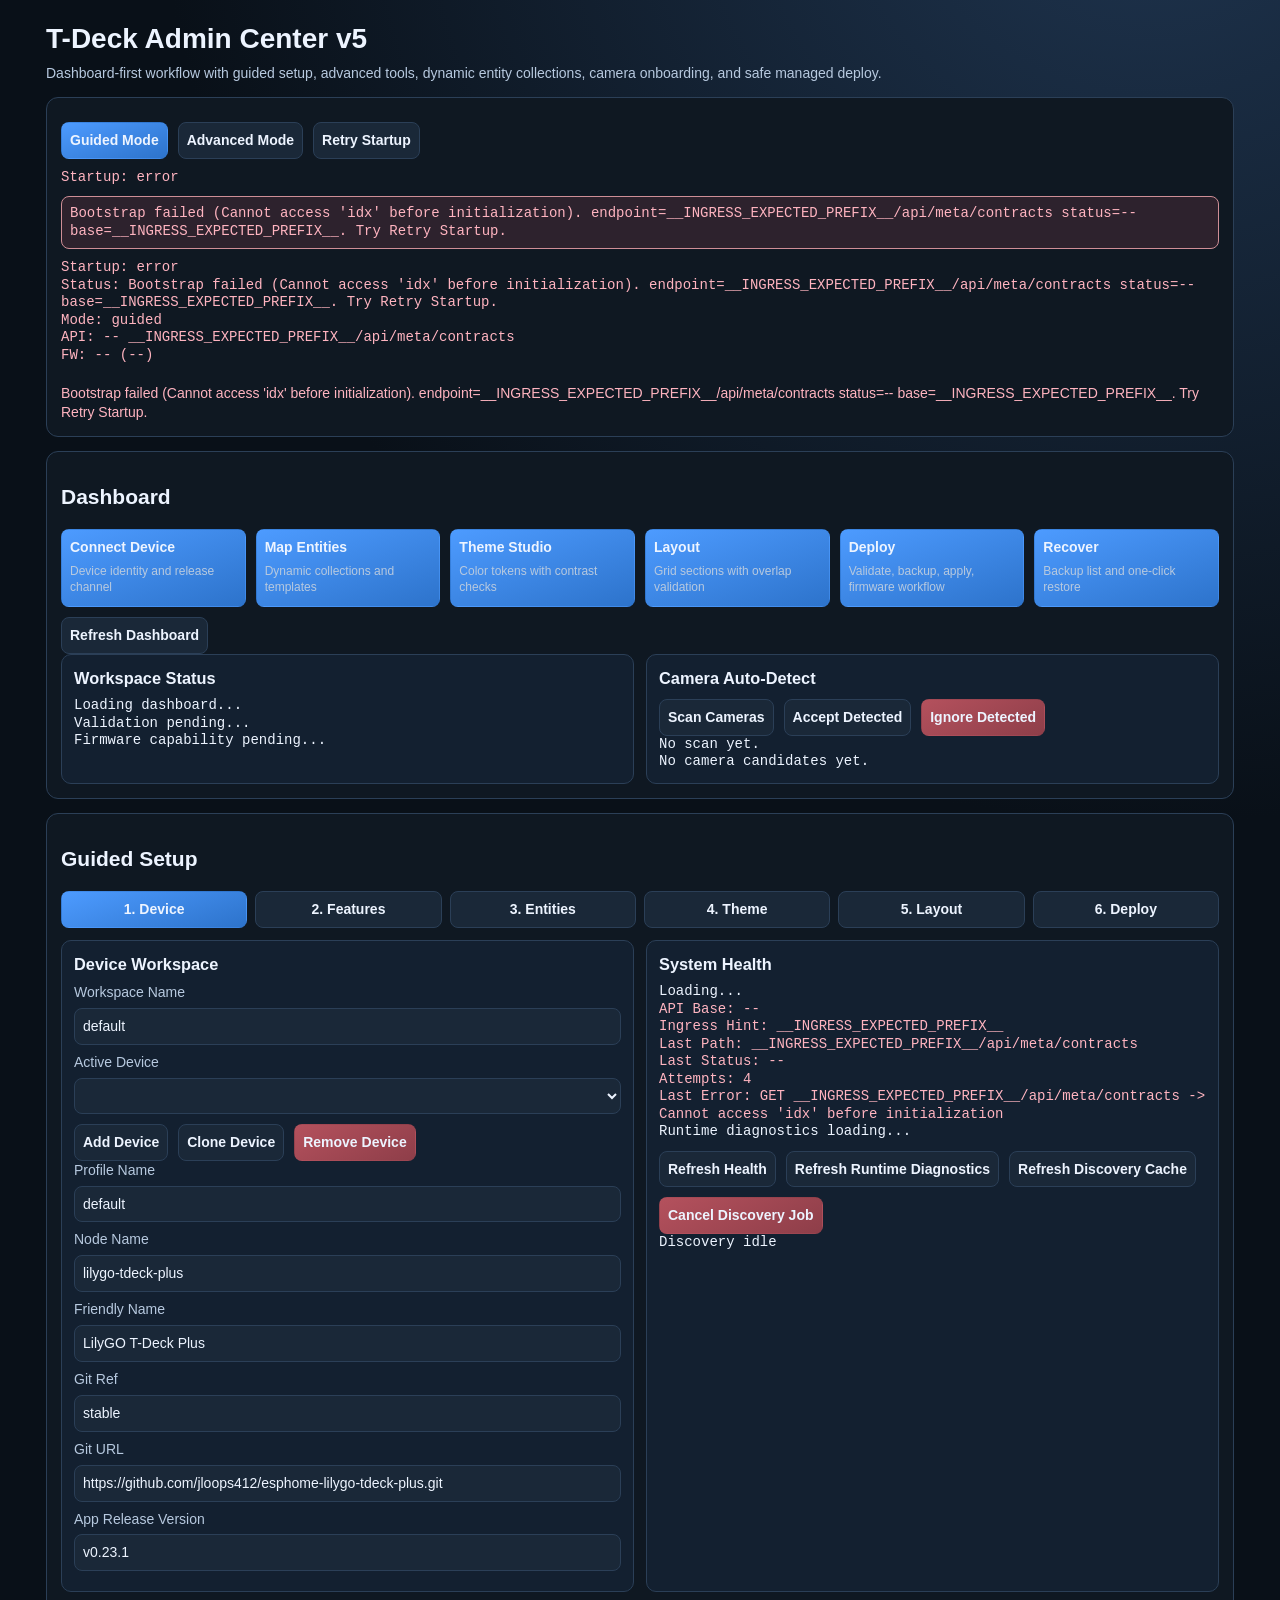
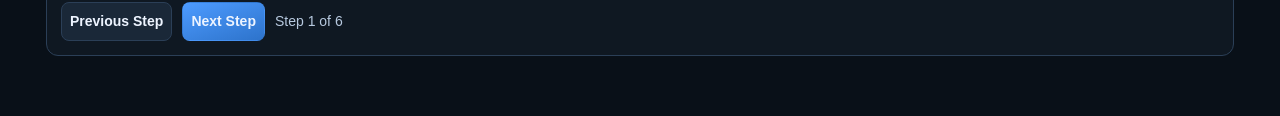
==== commit 8c2c2f15: "Admin Center 0.23.1 startup hotfix and ingress/cache hardening" ====
--- a/tdeck_admin_center/rootfs/app/static/index.html
+++ b/tdeck_admin_center/rootfs/app/static/index.html
@@ -3,8 +3,10 @@
 <head>
   <meta charset="utf-8" />
   <meta name="viewport" content="width=device-width, initial-scale=1" />
+  <meta name="tdeck-asset-version" content="__ASSET_VERSION__" />
+  <meta name="tdeck-ingress-prefix" content="__INGRESS_EXPECTED_PREFIX__" />
   <title>T-Deck Admin Center</title>
-  <link rel="stylesheet" href="./styles.css" />
+  <link rel="stylesheet" href="./styles.css?v=__ASSET_VERSION__" />
 </head>
 <body>
   <main class="app">
@@ -17,7 +19,10 @@
       <div class="actions">
         <button id="mode_guided_btn">Guided Mode</button>
         <button id="mode_advanced_btn" class="btn-soft">Advanced Mode</button>
-      </div>
+        <button id="retry_startup_btn" class="btn-soft">Retry Startup</button>
+      </div>
+      <div id="startup_state_lbl" class="mono compact">Startup: booting</div>
+      <div id="startup_error_lbl" class="mono compact startup-error hidden"></div>
       <div id="global_status_strip" class="mono compact">Status loading...</div>
       <div id="status_line" class="status">Initializing...</div>
     </section>
@@ -102,7 +107,7 @@
             <label>Friendly Name <input id="device_friendly_name" value="LilyGO T-Deck Plus" /></label>
             <label>Git Ref <input id="git_ref" value="stable" /></label>
             <label>Git URL <input id="git_url" value="https://github.com/jloops412/esphome-lilygo-tdeck-plus.git" /></label>
-            <label>App Release Version <input id="app_release_version" value="v0.23.0" /></label>
+            <label>App Release Version <input id="app_release_version" value="v0.23.1" /></label>
           </div>
           <div class="card">
             <h3>System Health</h3>
@@ -500,6 +505,27 @@
     </section>
   </main>
 
-  <script src="./app.js"></script>
+  <script>
+    window.__tdeckScriptLoadError = function (message) {
+      var status = document.getElementById("status_line");
+      var strip = document.getElementById("global_status_strip");
+      var startup = document.getElementById("startup_state_lbl");
+      var startupError = document.getElementById("startup_error_lbl");
+      if (startup) startup.textContent = "Startup: error";
+      if (startupError) {
+        startupError.textContent = message;
+        startupError.classList.remove("hidden");
+      }
+      if (status) {
+        status.textContent = message;
+        status.style.color = "#ffb4c0";
+      }
+      if (strip) {
+        strip.textContent = "Startup: error\nStatus: frontend asset failed to load";
+        strip.style.color = "#ffb4c0";
+      }
+    };
+  </script>
+  <script src="./app.js?v=__ASSET_VERSION__" onerror="window.__tdeckScriptLoadError('Frontend asset failed to load. Refresh the add-on page or check add-on cache.');"></script>
 </body>
 </html>
--- a/tdeck_admin_center/rootfs/app/static/styles.css
+++ b/tdeck_admin_center/rootfs/app/static/styles.css
@@ -214,6 +214,13 @@
   color: var(--text-dim);
 }
 
+.startup-error {
+  border: 1px solid color-mix(in srgb, var(--danger) 65%, #fff 35%);
+  background: color-mix(in srgb, var(--danger) 18%, transparent);
+  border-radius: 8px;
+  padding: 8px;
+}
+
 .meta-line {
   margin: 10px 0;
   color: var(--text-dim);
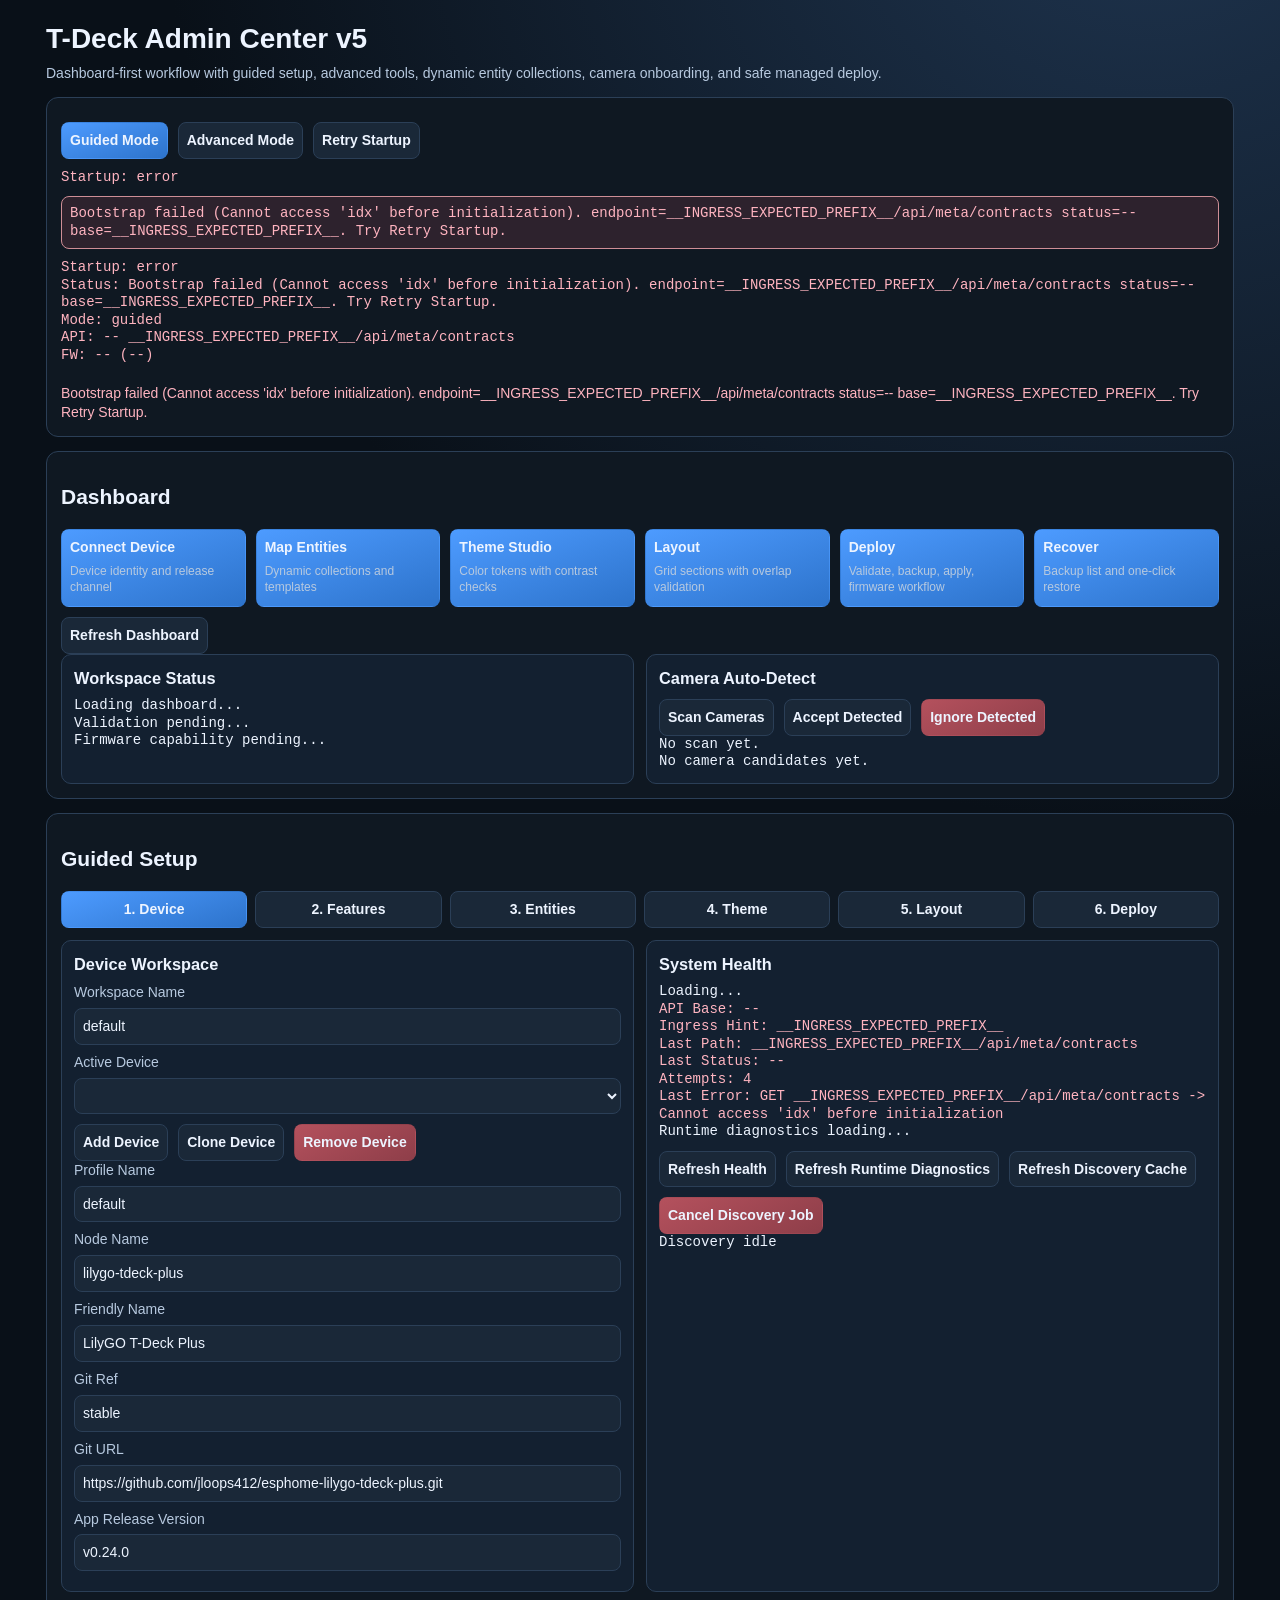
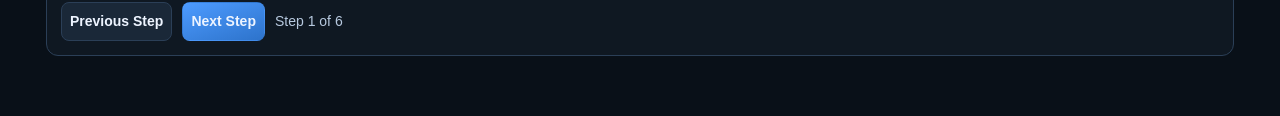
==== commit 4c5db015: "v0.24.0 guided step 3 slot studio and paged firmware slots" ====
--- a/tdeck_admin_center/rootfs/app/static/index.html
+++ b/tdeck_admin_center/rootfs/app/static/index.html
@@ -107,7 +107,7 @@
             <label>Friendly Name <input id="device_friendly_name" value="LilyGO T-Deck Plus" /></label>
             <label>Git Ref <input id="git_ref" value="stable" /></label>
             <label>Git URL <input id="git_url" value="https://github.com/jloops412/esphome-lilygo-tdeck-plus.git" /></label>
-            <label>App Release Version <input id="app_release_version" value="v0.23.1" /></label>
+            <label>App Release Version <input id="app_release_version" value="v0.24.0" /></label>
           </div>
           <div class="card">
             <h3>System Health</h3>
@@ -142,30 +142,46 @@
         <div class="grid2">
           <div class="card">
             <h3>Dynamic Lights Collection</h3>
-            <label>Max Lights <input id="lights_max" type="number" min="1" max="64" value="24" /></label>
+            <label>Collection Max <input id="lights_max" type="number" min="1" max="64" value="24" /></label>
+            <div class="grid2 compact-grid">
+              <label>FW Slot Cap <input id="light_slot_cap" type="number" min="8" max="24" value="24" /></label>
+              <label>Page Size <input id="light_page_size" type="number" min="4" max="6" value="6" /></label>
+            </div>
             <div class="actions">
               <button id="lights_add_btn" class="btn-soft">Add Light</button>
+              <button id="lights_enable_all_btn" class="btn-soft">Bulk Enable</button>
+              <button id="lights_disable_all_btn" class="btn-soft">Bulk Disable</button>
+              <button id="lights_remove_disabled_btn" class="btn-warn">Remove Disabled</button>
+              <button id="lights_dedupe_btn" class="btn-soft">Dedupe</button>
             </div>
             <table>
               <thead>
-                <tr><th>Name</th><th>Entity</th><th>On</th><th>Actions</th></tr>
+                <tr><th>Name</th><th>Entity</th><th>On</th><th>Row Actions</th></tr>
               </thead>
               <tbody id="lights_collection_body"></tbody>
             </table>
           </div>
           <div class="card">
             <h3>Dynamic Cameras Collection</h3>
-            <label>Max Cameras <input id="cameras_max" type="number" min="0" max="24" value="8" /></label>
+            <label>Collection Max <input id="cameras_max" type="number" min="0" max="24" value="8" /></label>
+            <div class="grid2 compact-grid">
+              <label>FW Slot Cap <input id="camera_slot_cap" type="number" min="2" max="8" value="8" /></label>
+              <label>Page Size <input id="camera_page_size" type="number" min="2" max="4" value="4" /></label>
+            </div>
             <label>HA Base URL <input id="ha_base_url" /></label>
             <label>Refresh Interval Seconds <input id="camera_refresh_interval_s" /></label>
             <label class="checkbox-row"><input type="checkbox" id="camera_snapshot_enable" /> Snapshot enabled</label>
             <label>Snapshot Directory <input id="camera_snapshot_dir" /></label>
             <div class="actions">
               <button id="cameras_add_btn" class="btn-soft">Add Camera</button>
+              <button id="cameras_enable_all_btn" class="btn-soft">Bulk Enable</button>
+              <button id="cameras_disable_all_btn" class="btn-soft">Bulk Disable</button>
+              <button id="cameras_remove_disabled_btn" class="btn-warn">Remove Disabled</button>
+              <button id="cameras_dedupe_btn" class="btn-soft">Dedupe</button>
             </div>
             <table>
               <thead>
-                <tr><th>Name</th><th>Entity</th><th>On</th><th>Actions</th></tr>
+                <tr><th>Name</th><th>Entity</th><th>On</th><th>Row Actions</th></tr>
               </thead>
               <tbody id="cameras_collection_body"></tbody>
             </table>
@@ -197,6 +213,11 @@
           <div class="card">
             <h3>Collection Health</h3>
             <div id="collections_summary" class="mono compact">Collection summary loading...</div>
+            <div id="slot_caps_summary" class="mono compact">Slot caps loading...</div>
+            <div class="actions">
+              <button id="slot_caps_refresh_btn" class="btn-soft">Refresh Caps</button>
+              <button id="slot_caps_fit_btn" class="btn-soft">Auto-Fit to Enabled Rows</button>
+            </div>
             <div class="mono compact">
 Use the <code>Role</code> field for substitution keys (for example <code>entity_wx_temp_sensor</code>,
 <code>entity_sensi_climate</code>, <code>entity_feed_bbc</code>, <code>entity_ha_unit_system</code>).
@@ -529,3 +550,4 @@
   <script src="./app.js?v=__ASSET_VERSION__" onerror="window.__tdeckScriptLoadError('Frontend asset failed to load. Refresh the add-on page or check add-on cache.');"></script>
 </body>
 </html>
+
--- a/tdeck_admin_center/rootfs/app/static/styles.css
+++ b/tdeck_admin_center/rootfs/app/static/styles.css
@@ -125,6 +125,10 @@
   gap: 12px;
 }
 
+.compact-grid {
+  gap: 8px;
+}
+
 .dashboard-grid {
   display: grid;
   grid-template-columns: repeat(auto-fit, minmax(180px, 1fr));
@@ -255,6 +259,16 @@
   width: 100%;
 }
 
+.entity-combo-input {
+  width: 100%;
+}
+
+.row-actions {
+  display: grid;
+  grid-template-columns: repeat(3, minmax(72px, 1fr));
+  gap: 6px;
+}
+
 .pager {
   margin-top: 10px;
   display: flex;
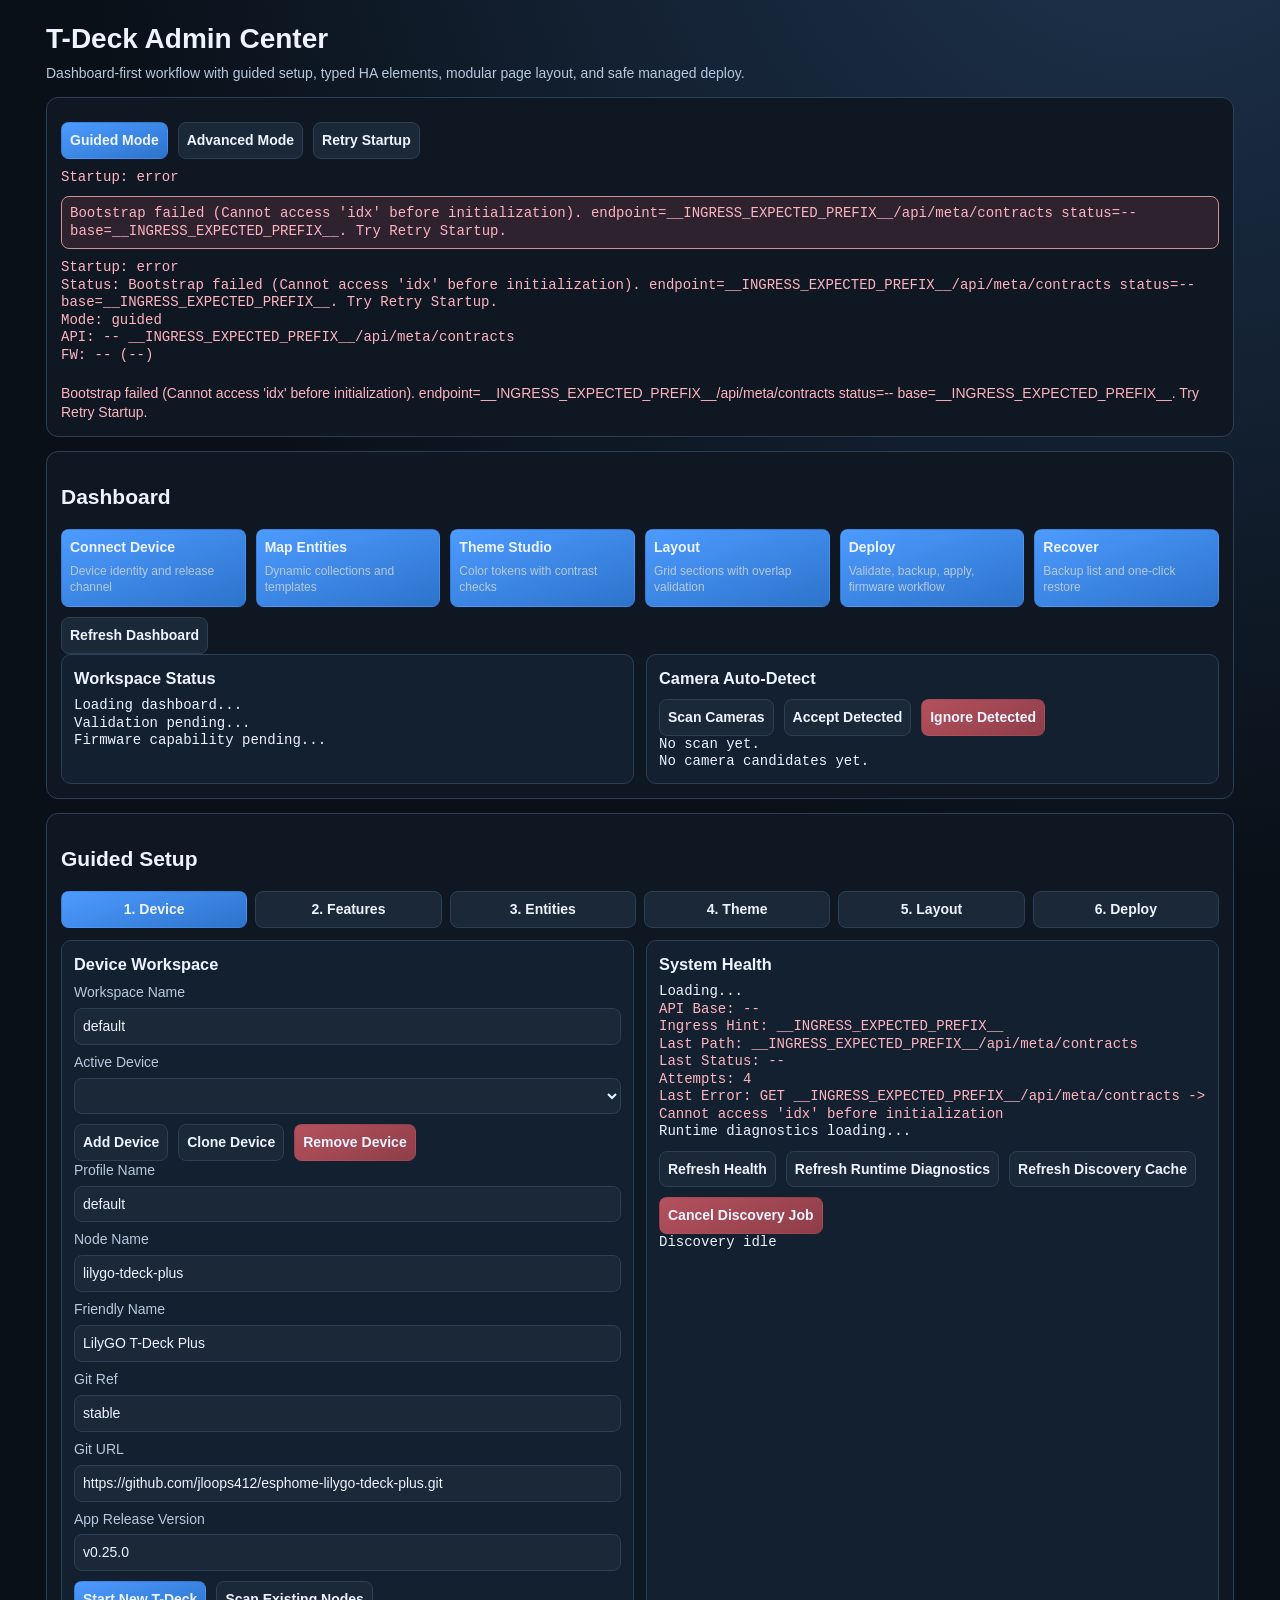
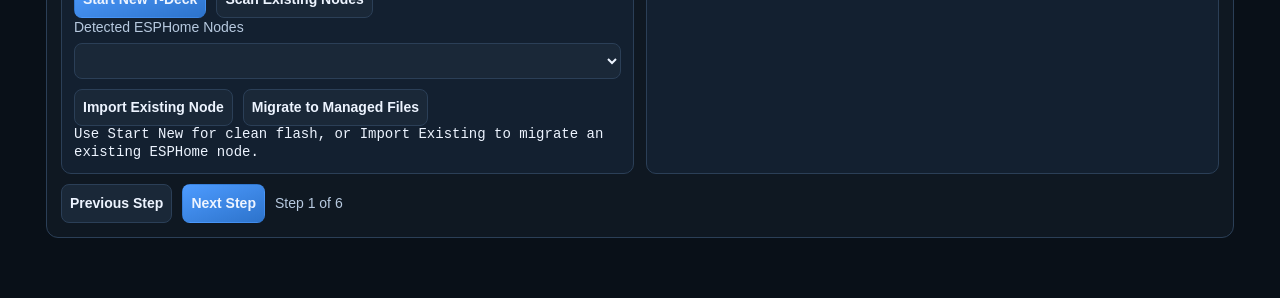
==== commit a1222e40: "Public-safe reboot: schema 5 onboarding, typed APIs, managed deploy hardening" ====
--- a/tdeck_admin_center/rootfs/app/static/index.html
+++ b/tdeck_admin_center/rootfs/app/static/index.html
@@ -11,8 +11,8 @@
 <body>
   <main class="app">
     <header class="hero">
-      <h1>T-Deck Admin Center v5</h1>
-      <p>Dashboard-first workflow with guided setup, advanced tools, dynamic entity collections, camera onboarding, and safe managed deploy.</p>
+      <h1>T-Deck Admin Center</h1>
+      <p>Dashboard-first workflow with guided setup, typed HA elements, modular page layout, and safe managed deploy.</p>
     </header>
 
     <section class="panel mode-switch">
@@ -107,7 +107,19 @@
             <label>Friendly Name <input id="device_friendly_name" value="LilyGO T-Deck Plus" /></label>
             <label>Git Ref <input id="git_ref" value="stable" /></label>
             <label>Git URL <input id="git_url" value="https://github.com/jloops412/esphome-lilygo-tdeck-plus.git" /></label>
-            <label>App Release Version <input id="app_release_version" value="v0.24.0" /></label>
+            <label>App Release Version <input id="app_release_version" value="v0.25.0" /></label>
+            <div class="actions">
+              <button id="onboarding_start_new_btn">Start New T-Deck</button>
+              <button id="onboarding_scan_nodes_btn" class="btn-soft">Scan Existing Nodes</button>
+            </div>
+            <label>Detected ESPHome Nodes
+              <select id="onboarding_nodes_select"></select>
+            </label>
+            <div class="actions">
+              <button id="onboarding_import_btn" class="btn-soft">Import Existing Node</button>
+              <button id="onboarding_migrate_btn" class="btn-soft">Migrate to Managed Files</button>
+            </div>
+            <div id="onboarding_status_lbl" class="mono compact">Use Start New for clean flash, or Import Existing to migrate an existing ESPHome node.</div>
           </div>
           <div class="card">
             <h3>System Health</h3>
@@ -139,9 +151,34 @@
       </div>
 
       <div class="guided-panel" id="guided-step-2">
-        <div class="grid2">
-          <div class="card">
-            <h3>Dynamic Lights Collection</h3>
+        <div class="card">
+          <h3>Typed Element Manager (Canonical)</h3>
+          <div class="grid2 compact-grid">
+            <label>Type
+              <select id="instance_type_select"></select>
+            </label>
+            <label>Name <input id="instance_name_input" placeholder="Living Room Light" /></label>
+            <label>Entity <input id="instance_entity_input" class="entity-combo-input" placeholder="light.living_room" /></label>
+            <label>Role (optional) <input id="instance_role_input" placeholder="entity_wx_temp_sensor" /></label>
+          </div>
+          <div class="actions">
+            <button id="instance_add_btn" class="btn-soft">Add Element</button>
+            <button id="instance_autodetect_btn" class="btn-soft">Auto-Detect by Type</button>
+            <button id="instance_accept_detected_btn" class="btn-soft">Accept Detected</button>
+            <button id="instance_ignore_detected_btn" class="btn-warn">Ignore Detected</button>
+          </div>
+          <div id="catalog_detected_meta" class="mono compact">No typed autodetect run yet.</div>
+          <div id="entity_instances_meta" class="mono compact">No instances loaded.</div>
+          <table>
+            <thead>
+              <tr><th>Type</th><th>Name</th><th>Entity</th><th>Role</th><th>Page</th><th>On</th><th>Actions</th></tr>
+            </thead>
+            <tbody id="entity_instances_body"></tbody>
+          </table>
+        </div>
+        <div class="grid2">
+          <div class="card">
+            <h3>Legacy Role Collections (Lights Compatibility)</h3>
             <label>Collection Max <input id="lights_max" type="number" min="1" max="64" value="24" /></label>
             <div class="grid2 compact-grid">
               <label>FW Slot Cap <input id="light_slot_cap" type="number" min="8" max="24" value="24" /></label>
@@ -162,7 +199,7 @@
             </table>
           </div>
           <div class="card">
-            <h3>Dynamic Cameras Collection</h3>
+            <h3>Legacy Role Collections (Cameras Compatibility)</h3>
             <label>Collection Max <input id="cameras_max" type="number" min="0" max="24" value="8" /></label>
             <div class="grid2 compact-grid">
               <label>FW Slot Cap <input id="camera_slot_cap" type="number" min="2" max="8" value="8" /></label>
@@ -189,7 +226,7 @@
         </div>
         <div class="grid2">
           <div class="card">
-            <h3>Additional Collections (Weather, Climate, Reader, System)</h3>
+            <h3>Legacy Role Collections (Weather, Climate, Reader, System)</h3>
             <label>Collection
               <select id="additional_collection_select">
                 <option value="weather_metrics">Weather Metrics</option>
@@ -242,9 +279,9 @@
           <div class="card">
             <h3>Mapping Guidance</h3>
             <div class="mono compact">
-Use the Dynamic Lights/Cameras lists for slot-managed entities.
-
-Use template mappings to quickly seed Weather/Climate/Reader keys, then fine-tune in Step 4.
+Typed elements above are now the canonical model for new builds.
+
+Use legacy role collections only for transition compatibility with existing slot-driven firmware mappings.
 
 When done, validate and deploy in Step 6.
             </div>
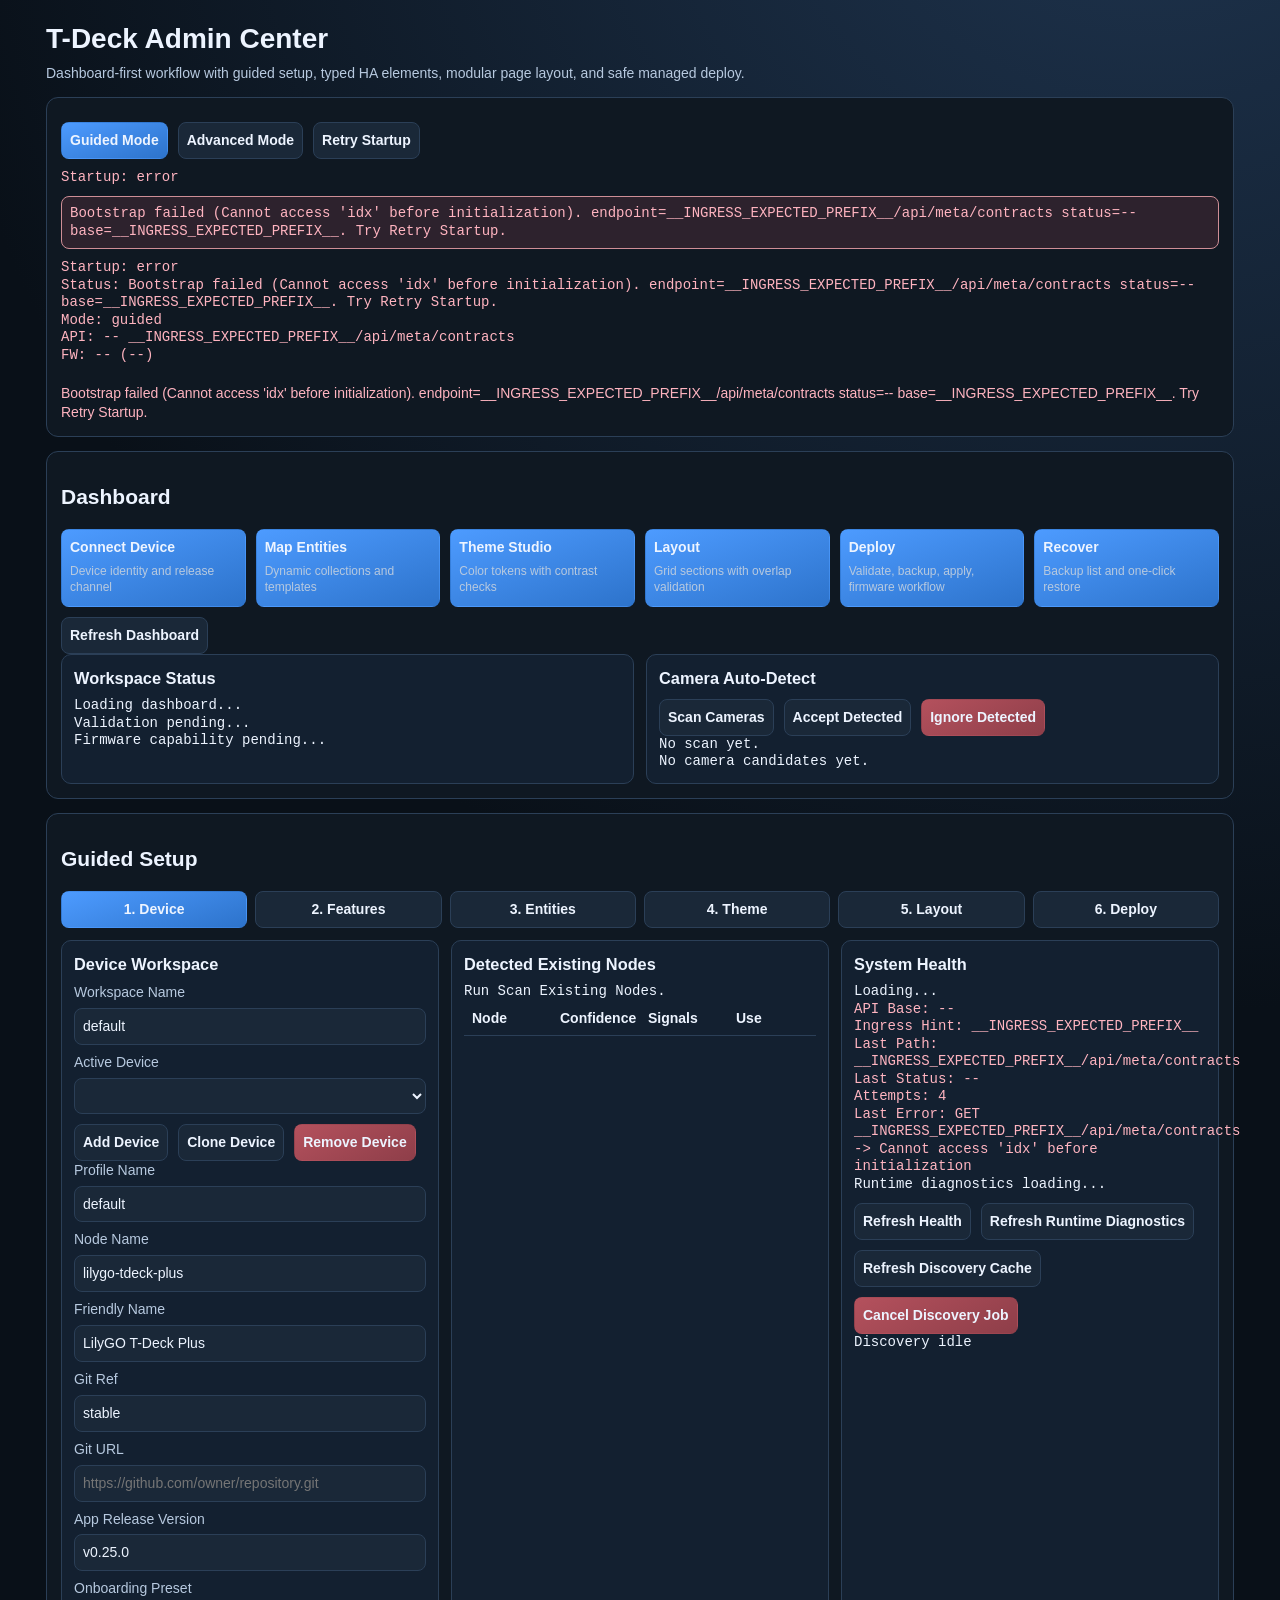
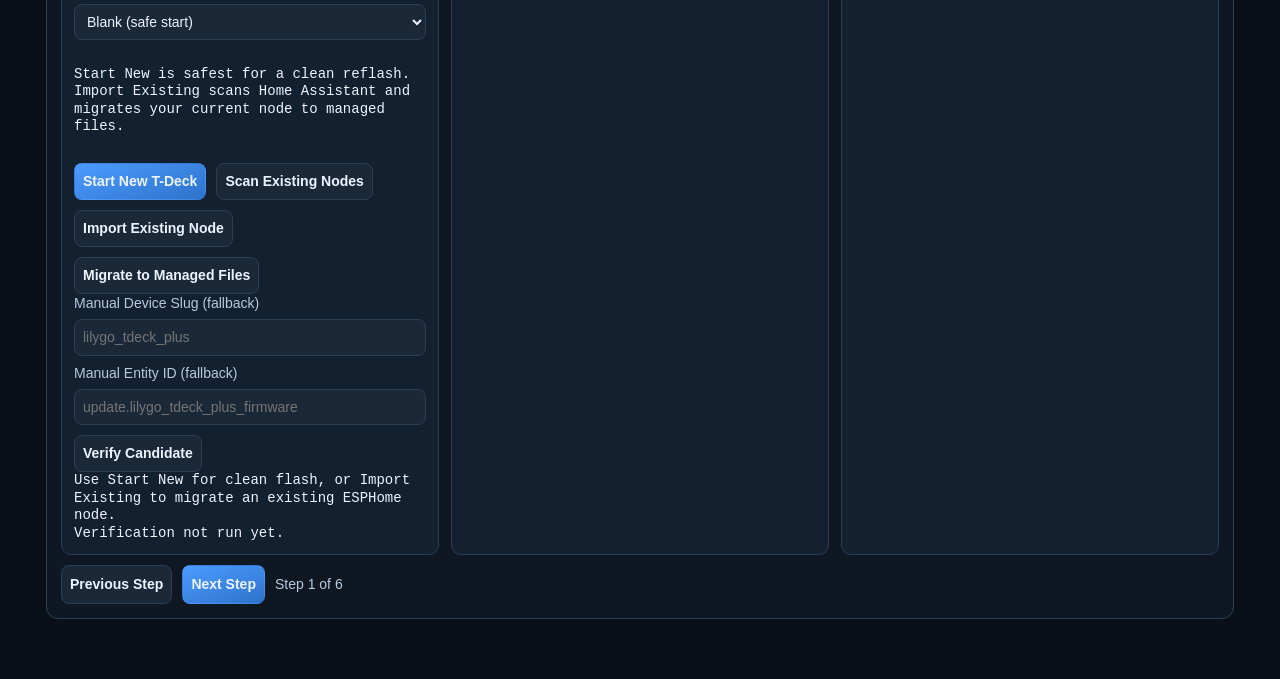
==== commit e73300a4: "Admin Center 0.25.1: onboarding fallback, device-scoped Step 3 mapping, docs/public cleanup" ====
--- a/tdeck_admin_center/rootfs/app/static/index.html
+++ b/tdeck_admin_center/rootfs/app/static/index.html
@@ -106,20 +106,45 @@
             <label>Node Name <input id="device_name" value="lilygo-tdeck-plus" /></label>
             <label>Friendly Name <input id="device_friendly_name" value="LilyGO T-Deck Plus" /></label>
             <label>Git Ref <input id="git_ref" value="stable" /></label>
-            <label>Git URL <input id="git_url" value="https://github.com/jloops412/esphome-lilygo-tdeck-plus.git" /></label>
+            <label>Git URL <input id="git_url" placeholder="https://github.com/owner/repository.git" /></label>
             <label>App Release Version <input id="app_release_version" value="v0.25.0" /></label>
+            <label>Onboarding Preset
+              <select id="onboarding_preset_select">
+                <option value="blank" selected>Blank (safe start)</option>
+                <option value="controller">Controller</option>
+                <option value="weather_climate">Weather + Climate</option>
+                <option value="security">Security + Cameras</option>
+                <option value="media">Reader + Media</option>
+              </select>
+            </label>
+            <div class="mono compact">
+Start New is safest for a clean reflash. Import Existing scans Home Assistant and migrates your current node to managed files.
+            </div>
             <div class="actions">
               <button id="onboarding_start_new_btn">Start New T-Deck</button>
               <button id="onboarding_scan_nodes_btn" class="btn-soft">Scan Existing Nodes</button>
             </div>
-            <label>Detected ESPHome Nodes
-              <select id="onboarding_nodes_select"></select>
-            </label>
             <div class="actions">
               <button id="onboarding_import_btn" class="btn-soft">Import Existing Node</button>
               <button id="onboarding_migrate_btn" class="btn-soft">Migrate to Managed Files</button>
             </div>
+            <label>Manual Device Slug (fallback) <input id="onboarding_manual_slug" placeholder="lilygo_tdeck_plus" /></label>
+            <label>Manual Entity ID (fallback) <input id="onboarding_manual_entity" placeholder="update.lilygo_tdeck_plus_firmware" /></label>
+            <div class="actions">
+              <button id="onboarding_verify_btn" class="btn-soft">Verify Candidate</button>
+            </div>
             <div id="onboarding_status_lbl" class="mono compact">Use Start New for clean flash, or Import Existing to migrate an existing ESPHome node.</div>
+            <div id="onboarding_verify_meta" class="mono compact">Verification not run yet.</div>
+          </div>
+          <div class="card">
+            <h3>Detected Existing Nodes</h3>
+            <div id="onboarding_candidates_meta" class="mono compact">Run Scan Existing Nodes.</div>
+            <table>
+              <thead>
+                <tr><th>Node</th><th>Confidence</th><th>Signals</th><th>Use</th></tr>
+              </thead>
+              <tbody id="onboarding_candidates_body"></tbody>
+            </table>
           </div>
           <div class="card">
             <h3>System Health</h3>
@@ -141,10 +166,12 @@
         <div class="grid2">
           <div class="card">
             <h3>Feature Toggles</h3>
+            <div class="mono compact">Features control which pages/widgets are available on device. Invalid combinations are auto-corrected.</div>
             <div id="feature_toggles" class="check-grid"></div>
           </div>
           <div class="card">
             <h3>Page Visibility</h3>
+            <div id="feature_policy_meta" class="mono compact">Feature/page policy loading...</div>
             <div id="ui_toggles" class="check-grid"></div>
           </div>
         </div>
@@ -152,118 +179,62 @@
 
       <div class="guided-panel" id="guided-step-2">
         <div class="card">
-          <h3>Typed Element Manager (Canonical)</h3>
+          <h3>Typed Element Manager</h3>
+          <div class="mono compact">
+Add the entities you want on-device. This is the canonical model used for generated firmware mappings.
+          </div>
           <div class="grid2 compact-grid">
             <label>Type
               <select id="instance_type_select"></select>
             </label>
+            <label>Device Scope
+              <select id="instance_device_scope">
+                <option value="active" selected>Active Device (Recommended)</option>
+                <option value="all">All Entities</option>
+              </select>
+            </label>
             <label>Name <input id="instance_name_input" placeholder="Living Room Light" /></label>
             <label>Entity <input id="instance_entity_input" class="entity-combo-input" placeholder="light.living_room" /></label>
             <label>Role (optional) <input id="instance_role_input" placeholder="entity_wx_temp_sensor" /></label>
+            <label>Page
+              <select id="instance_page_select">
+                <option value="home">Home</option>
+                <option value="lights">Lights</option>
+                <option value="weather">Weather</option>
+                <option value="climate">Climate</option>
+                <option value="reader">Reader</option>
+                <option value="cameras">Cameras</option>
+                <option value="settings">Settings</option>
+              </select>
+            </label>
+            <label>Quick Suggestions
+              <select id="instance_entity_pick">
+                <option value="">Pick from ranked suggestions...</option>
+              </select>
+            </label>
           </div>
           <div class="actions">
-            <button id="instance_add_btn" class="btn-soft">Add Element</button>
+            <button id="instance_add_btn">Add Element</button>
             <button id="instance_autodetect_btn" class="btn-soft">Auto-Detect by Type</button>
             <button id="instance_accept_detected_btn" class="btn-soft">Accept Detected</button>
             <button id="instance_ignore_detected_btn" class="btn-warn">Ignore Detected</button>
+            <button id="instance_enable_all_btn" class="btn-soft">Enable All</button>
+            <button id="instance_disable_all_btn" class="btn-soft">Disable All</button>
+            <button id="instance_dedupe_btn" class="btn-soft">Dedupe</button>
+            <button id="instance_remove_disabled_btn" class="btn-warn">Remove Disabled</button>
           </div>
           <div id="catalog_detected_meta" class="mono compact">No typed autodetect run yet.</div>
           <div id="entity_instances_meta" class="mono compact">No instances loaded.</div>
+          <div id="entity_instances_validation" class="mono compact">Validation pending...</div>
           <table>
             <thead>
-              <tr><th>Type</th><th>Name</th><th>Entity</th><th>Role</th><th>Page</th><th>On</th><th>Actions</th></tr>
+              <tr><th>Type</th><th>Name</th><th>Entity + Picker</th><th>Role</th><th>Page</th><th>On</th><th>Actions</th></tr>
             </thead>
             <tbody id="entity_instances_body"></tbody>
           </table>
         </div>
         <div class="grid2">
           <div class="card">
-            <h3>Legacy Role Collections (Lights Compatibility)</h3>
-            <label>Collection Max <input id="lights_max" type="number" min="1" max="64" value="24" /></label>
-            <div class="grid2 compact-grid">
-              <label>FW Slot Cap <input id="light_slot_cap" type="number" min="8" max="24" value="24" /></label>
-              <label>Page Size <input id="light_page_size" type="number" min="4" max="6" value="6" /></label>
-            </div>
-            <div class="actions">
-              <button id="lights_add_btn" class="btn-soft">Add Light</button>
-              <button id="lights_enable_all_btn" class="btn-soft">Bulk Enable</button>
-              <button id="lights_disable_all_btn" class="btn-soft">Bulk Disable</button>
-              <button id="lights_remove_disabled_btn" class="btn-warn">Remove Disabled</button>
-              <button id="lights_dedupe_btn" class="btn-soft">Dedupe</button>
-            </div>
-            <table>
-              <thead>
-                <tr><th>Name</th><th>Entity</th><th>On</th><th>Row Actions</th></tr>
-              </thead>
-              <tbody id="lights_collection_body"></tbody>
-            </table>
-          </div>
-          <div class="card">
-            <h3>Legacy Role Collections (Cameras Compatibility)</h3>
-            <label>Collection Max <input id="cameras_max" type="number" min="0" max="24" value="8" /></label>
-            <div class="grid2 compact-grid">
-              <label>FW Slot Cap <input id="camera_slot_cap" type="number" min="2" max="8" value="8" /></label>
-              <label>Page Size <input id="camera_page_size" type="number" min="2" max="4" value="4" /></label>
-            </div>
-            <label>HA Base URL <input id="ha_base_url" /></label>
-            <label>Refresh Interval Seconds <input id="camera_refresh_interval_s" /></label>
-            <label class="checkbox-row"><input type="checkbox" id="camera_snapshot_enable" /> Snapshot enabled</label>
-            <label>Snapshot Directory <input id="camera_snapshot_dir" /></label>
-            <div class="actions">
-              <button id="cameras_add_btn" class="btn-soft">Add Camera</button>
-              <button id="cameras_enable_all_btn" class="btn-soft">Bulk Enable</button>
-              <button id="cameras_disable_all_btn" class="btn-soft">Bulk Disable</button>
-              <button id="cameras_remove_disabled_btn" class="btn-warn">Remove Disabled</button>
-              <button id="cameras_dedupe_btn" class="btn-soft">Dedupe</button>
-            </div>
-            <table>
-              <thead>
-                <tr><th>Name</th><th>Entity</th><th>On</th><th>Row Actions</th></tr>
-              </thead>
-              <tbody id="cameras_collection_body"></tbody>
-            </table>
-          </div>
-        </div>
-        <div class="grid2">
-          <div class="card">
-            <h3>Legacy Role Collections (Weather, Climate, Reader, System)</h3>
-            <label>Collection
-              <select id="additional_collection_select">
-                <option value="weather_metrics">Weather Metrics</option>
-                <option value="climate_controls">Climate Controls</option>
-                <option value="reader_feeds">Reader Feeds</option>
-                <option value="system_entities">System Entities</option>
-              </select>
-            </label>
-            <label>Collection Max <input id="additional_collection_max" type="number" min="0" max="64" value="32" /></label>
-            <div class="actions">
-              <button id="additional_collection_add_btn" class="btn-soft">Add Row</button>
-            </div>
-            <div id="additional_collection_meta" class="meta-line">No collection selected.</div>
-            <table>
-              <thead>
-                <tr><th>Name</th><th>Entity</th><th>Role</th><th>On</th><th>Actions</th></tr>
-              </thead>
-              <tbody id="additional_collection_body"></tbody>
-            </table>
-          </div>
-          <div class="card">
-            <h3>Collection Health</h3>
-            <div id="collections_summary" class="mono compact">Collection summary loading...</div>
-            <div id="slot_caps_summary" class="mono compact">Slot caps loading...</div>
-            <div class="actions">
-              <button id="slot_caps_refresh_btn" class="btn-soft">Refresh Caps</button>
-              <button id="slot_caps_fit_btn" class="btn-soft">Auto-Fit to Enabled Rows</button>
-            </div>
-            <div class="mono compact">
-Use the <code>Role</code> field for substitution keys (for example <code>entity_wx_temp_sensor</code>,
-<code>entity_sensi_climate</code>, <code>entity_feed_bbc</code>, <code>entity_ha_unit_system</code>).
-Enabled rows with matching roles are applied into generated substitutions automatically.
-            </div>
-          </div>
-        </div>
-        <div class="grid2">
-          <div class="card">
             <h3>Template Catalog</h3>
             <label>Template Domain
               <select id="template_domain_select"></select>
@@ -279,11 +250,10 @@
           <div class="card">
             <h3>Mapping Guidance</h3>
             <div class="mono compact">
-Typed elements above are now the canonical model for new builds.
-
-Use legacy role collections only for transition compatibility with existing slot-driven firmware mappings.
-
-When done, validate and deploy in Step 6.
+1. Add typed entities and assign page + role.
+2. Use top suggestions to map quickly from Home Assistant.
+3. Resolve any inline validation messages.
+4. Continue to Theme, Layout, then Deploy.
             </div>
           </div>
         </div>
@@ -293,6 +263,8 @@
         <div class="grid2">
           <div class="card">
             <h3>Theme Studio</h3>
+            <div class="mono compact">Use Quick Themes for fast setup, then adjust individual tokens if needed.</div>
+            <div id="theme_quick_actions" class="actions"></div>
             <label>Palette
               <select id="theme_palette_select"></select>
             </label>
@@ -313,6 +285,7 @@
             <div class="actions">
               <button id="theme_preview_btn" class="btn-soft">Preview</button>
               <button id="theme_apply_btn">Apply Theme</button>
+              <button id="theme_reset_safe_btn" class="btn-soft">Reset to Safe Defaults</button>
             </div>
             <div id="theme_preview_meta" class="mono compact">Preview not run yet.</div>
             <div id="theme_preview_card" class="theme-preview-card">
@@ -333,6 +306,7 @@
         <div class="grid2">
           <div class="card">
             <h3>Layout Builder (Grid + Sections)</h3>
+            <div class="mono compact">Build sections by page. Save is blocked if overlap/clipping validation fails.</div>
             <label>Page
               <select id="layout_page_select">
                 <option value="home">Home</option>
@@ -347,6 +321,7 @@
             </label>
             <div class="actions">
               <button id="layout_add_section_btn" class="btn-soft">Add Section</button>
+              <button id="layout_generate_defaults_btn" class="btn-soft">Generate Sensible Defaults</button>
               <button id="layout_validate_btn" class="btn-soft">Validate Layout</button>
               <button id="layout_save_btn">Save Layout</button>
               <button id="layout_reset_page_btn" class="btn-warn">Reset Page</button>
@@ -358,6 +333,7 @@
               <tbody id="layout_sections_body"></tbody>
             </table>
             <div id="layout_validation_meta" class="mono compact"></div>
+            <div id="layout_preview_meta" class="mono compact">Preview pending.</div>
           </div>
           <div class="card">
             <h3>Explorer (Quick Map)</h3>
@@ -425,13 +401,20 @@
           </div>
           <div class="card">
             <h3>One-Click Safe Deploy</h3>
+            <div id="deploy_preflight_meta" class="mono compact">Preflight not run yet.</div>
+            <table>
+              <thead>
+                <tr><th>Check</th><th>Status</th><th>Details</th></tr>
+              </thead>
+              <tbody id="deploy_preflight_body"></tbody>
+            </table>
             <div class="actions">
               <button id="profile_validate_btn" class="btn-soft">Validate Workspace</button>
               <button id="apply_preview_btn" class="btn-soft">Preview Apply</button>
               <button id="apply_commit_btn">Apply to Managed Files</button>
               <button id="guided_deploy_btn">Validate + Apply + Auto Deploy</button>
             </div>
-            <textarea id="validation_out" rows="12" spellcheck="false"></textarea>
+            <textarea id="validation_out" rows="10" spellcheck="false"></textarea>
             <textarea id="apply_preview_install_diff" rows="10" spellcheck="false"></textarea>
             <textarea id="apply_preview_overrides_diff" rows="10" spellcheck="false"></textarea>
             <textarea id="apply_preview_generated_diff" rows="10" spellcheck="false"></textarea>
@@ -476,7 +459,7 @@
         <h2>Mapping Wizard (Advanced)</h2>
         <div class="grid2">
           <div class="card">
-            <h3>Legacy Theme Tokens</h3>
+            <h3>Theme Tokens (Advanced)</h3>
             <div id="theme_fields" class="field-grid"></div>
           </div>
           <div class="card">
--- a/tdeck_admin_center/rootfs/app/static/styles.css
+++ b/tdeck_admin_center/rootfs/app/static/styles.css
@@ -269,6 +269,23 @@
   gap: 6px;
 }
 
+.status-ok {
+  color: #8ce7bf;
+}
+
+.status-warn {
+  color: #ffd18c;
+}
+
+.status-error {
+  color: #ffb4c0;
+}
+
+.compact-select {
+  width: 100%;
+  margin-top: 6px;
+}
+
 .pager {
   margin-top: 10px;
   display: flex;
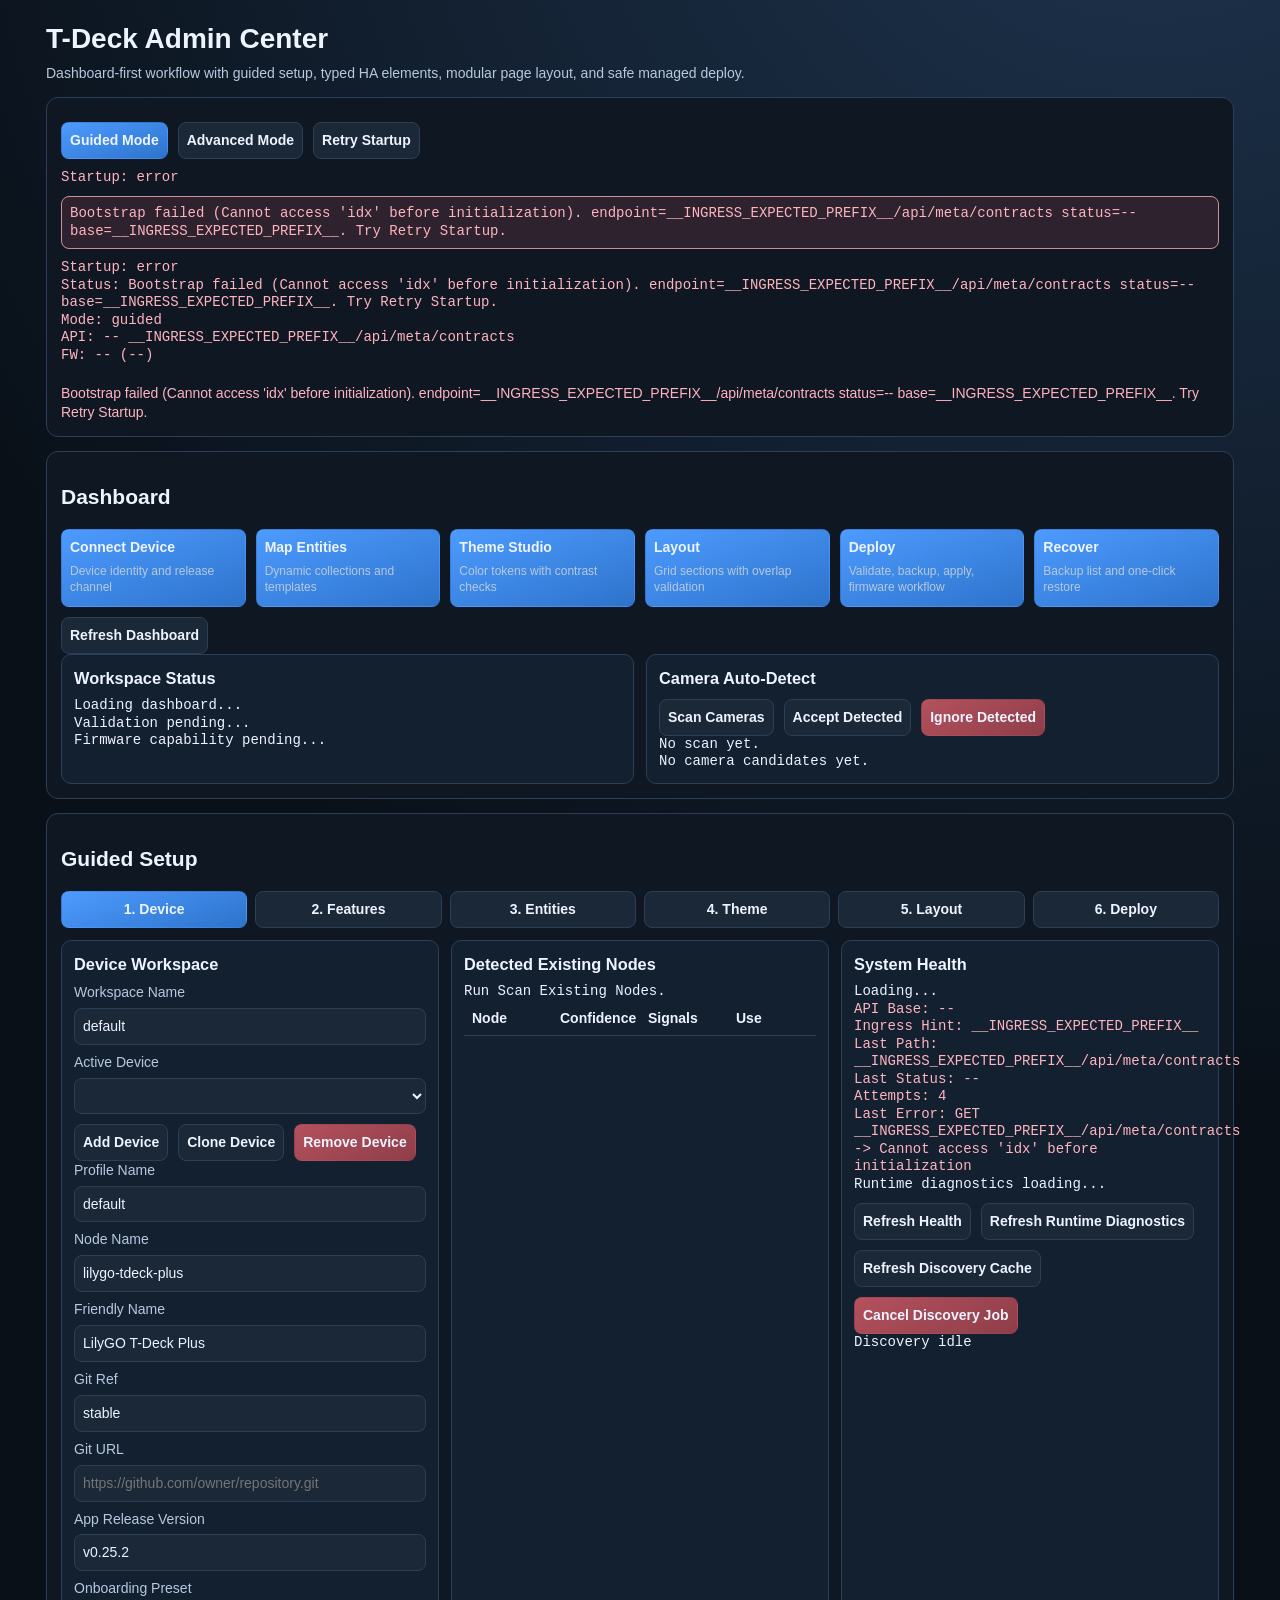
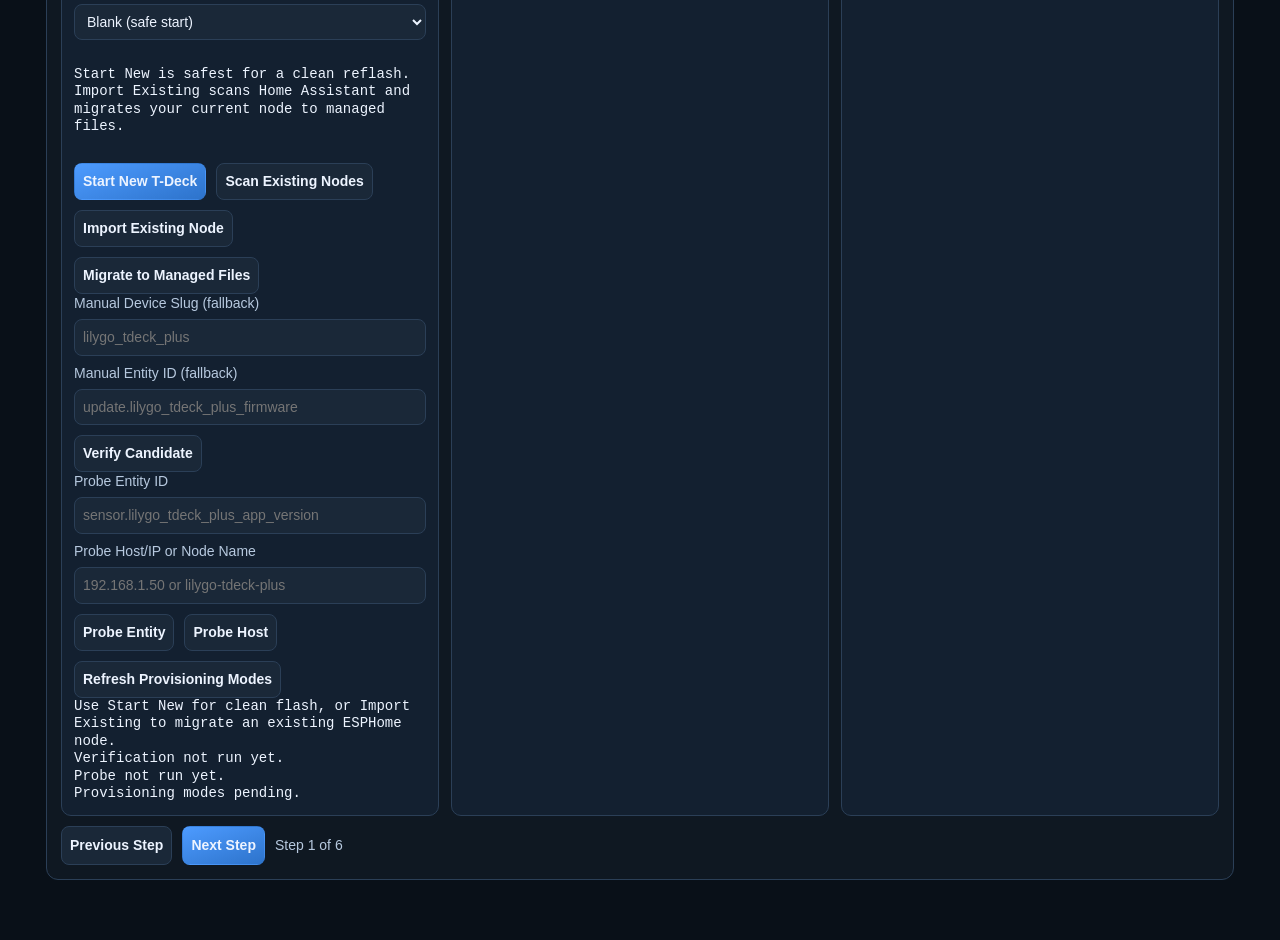
==== commit fbdb742c: "v0.25.2 onboarding/deploy stabilization and guided recovery" ====
--- a/tdeck_admin_center/rootfs/app/static/index.html
+++ b/tdeck_admin_center/rootfs/app/static/index.html
@@ -107,7 +107,7 @@
             <label>Friendly Name <input id="device_friendly_name" value="LilyGO T-Deck Plus" /></label>
             <label>Git Ref <input id="git_ref" value="stable" /></label>
             <label>Git URL <input id="git_url" placeholder="https://github.com/owner/repository.git" /></label>
-            <label>App Release Version <input id="app_release_version" value="v0.25.0" /></label>
+            <label>App Release Version <input id="app_release_version" value="v0.25.2" /></label>
             <label>Onboarding Preset
               <select id="onboarding_preset_select">
                 <option value="blank" selected>Blank (safe start)</option>
@@ -133,8 +133,17 @@
             <div class="actions">
               <button id="onboarding_verify_btn" class="btn-soft">Verify Candidate</button>
             </div>
+            <label>Probe Entity ID <input id="onboarding_probe_entity" placeholder="sensor.lilygo_tdeck_plus_app_version" /></label>
+            <label>Probe Host/IP or Node Name <input id="onboarding_probe_host" placeholder="192.168.1.50 or lilygo-tdeck-plus" /></label>
+            <div class="actions">
+              <button id="onboarding_probe_entity_btn" class="btn-soft">Probe Entity</button>
+              <button id="onboarding_probe_host_btn" class="btn-soft">Probe Host</button>
+              <button id="onboarding_modes_refresh_btn" class="btn-soft">Refresh Provisioning Modes</button>
+            </div>
             <div id="onboarding_status_lbl" class="mono compact">Use Start New for clean flash, or Import Existing to migrate an existing ESPHome node.</div>
             <div id="onboarding_verify_meta" class="mono compact">Verification not run yet.</div>
+            <div id="onboarding_probe_meta" class="mono compact">Probe not run yet.</div>
+            <div id="onboarding_modes_meta" class="mono compact">Provisioning modes pending.</div>
           </div>
           <div class="card">
             <h3>Detected Existing Nodes</h3>
@@ -409,11 +418,15 @@
               <tbody id="deploy_preflight_body"></tbody>
             </table>
             <div class="actions">
+              <button id="deploy_preflight_btn" class="btn-soft">Run Preflight</button>
+              <button id="deploy_remediate_btn" class="btn-soft">Auto-Remediate</button>
               <button id="profile_validate_btn" class="btn-soft">Validate Workspace</button>
               <button id="apply_preview_btn" class="btn-soft">Preview Apply</button>
               <button id="apply_commit_btn">Apply to Managed Files</button>
               <button id="guided_deploy_btn">Validate + Apply + Auto Deploy</button>
-            </div>
+              <button id="deploy_last_run_btn" class="btn-soft">Last Deploy Run</button>
+            </div>
+            <div id="deploy_last_run_meta" class="mono compact">No deploy run recorded yet.</div>
             <textarea id="validation_out" rows="10" spellcheck="false"></textarea>
             <textarea id="apply_preview_install_diff" rows="10" spellcheck="false"></textarea>
             <textarea id="apply_preview_overrides_diff" rows="10" spellcheck="false"></textarea>
